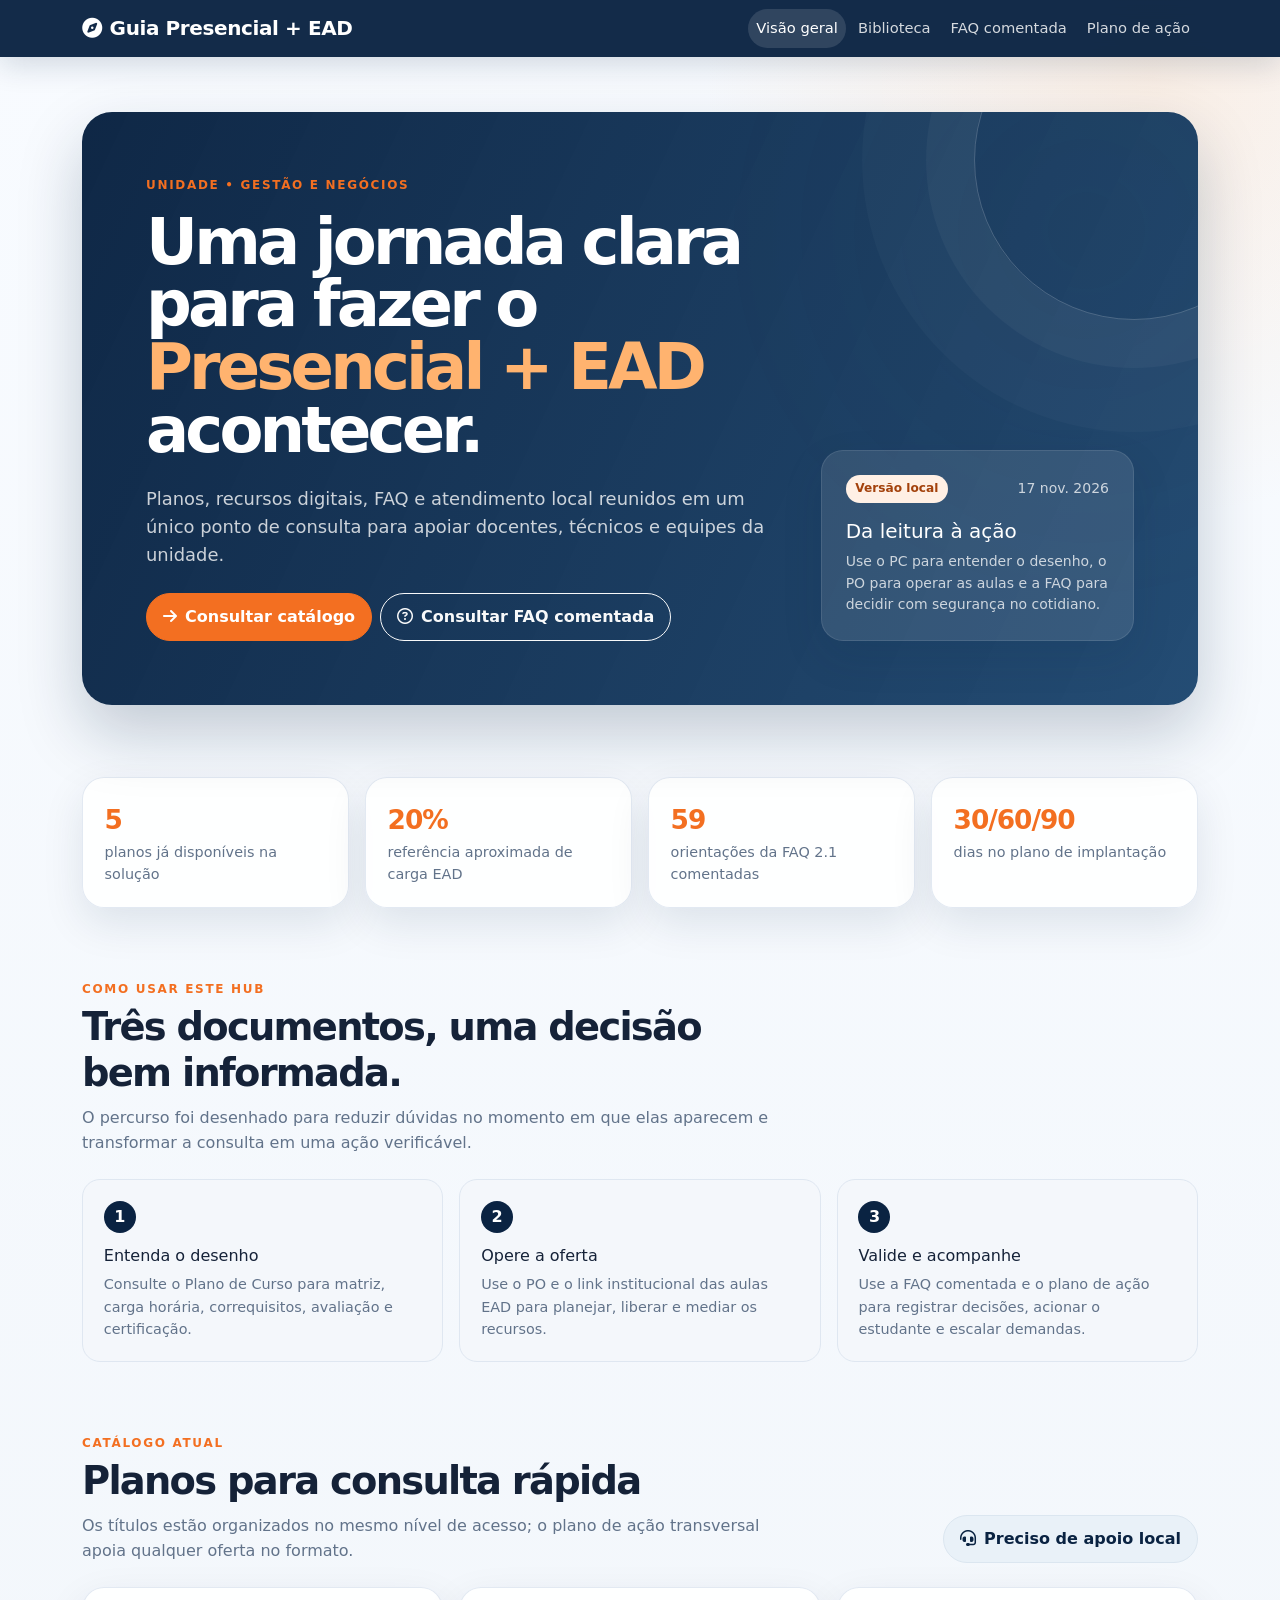
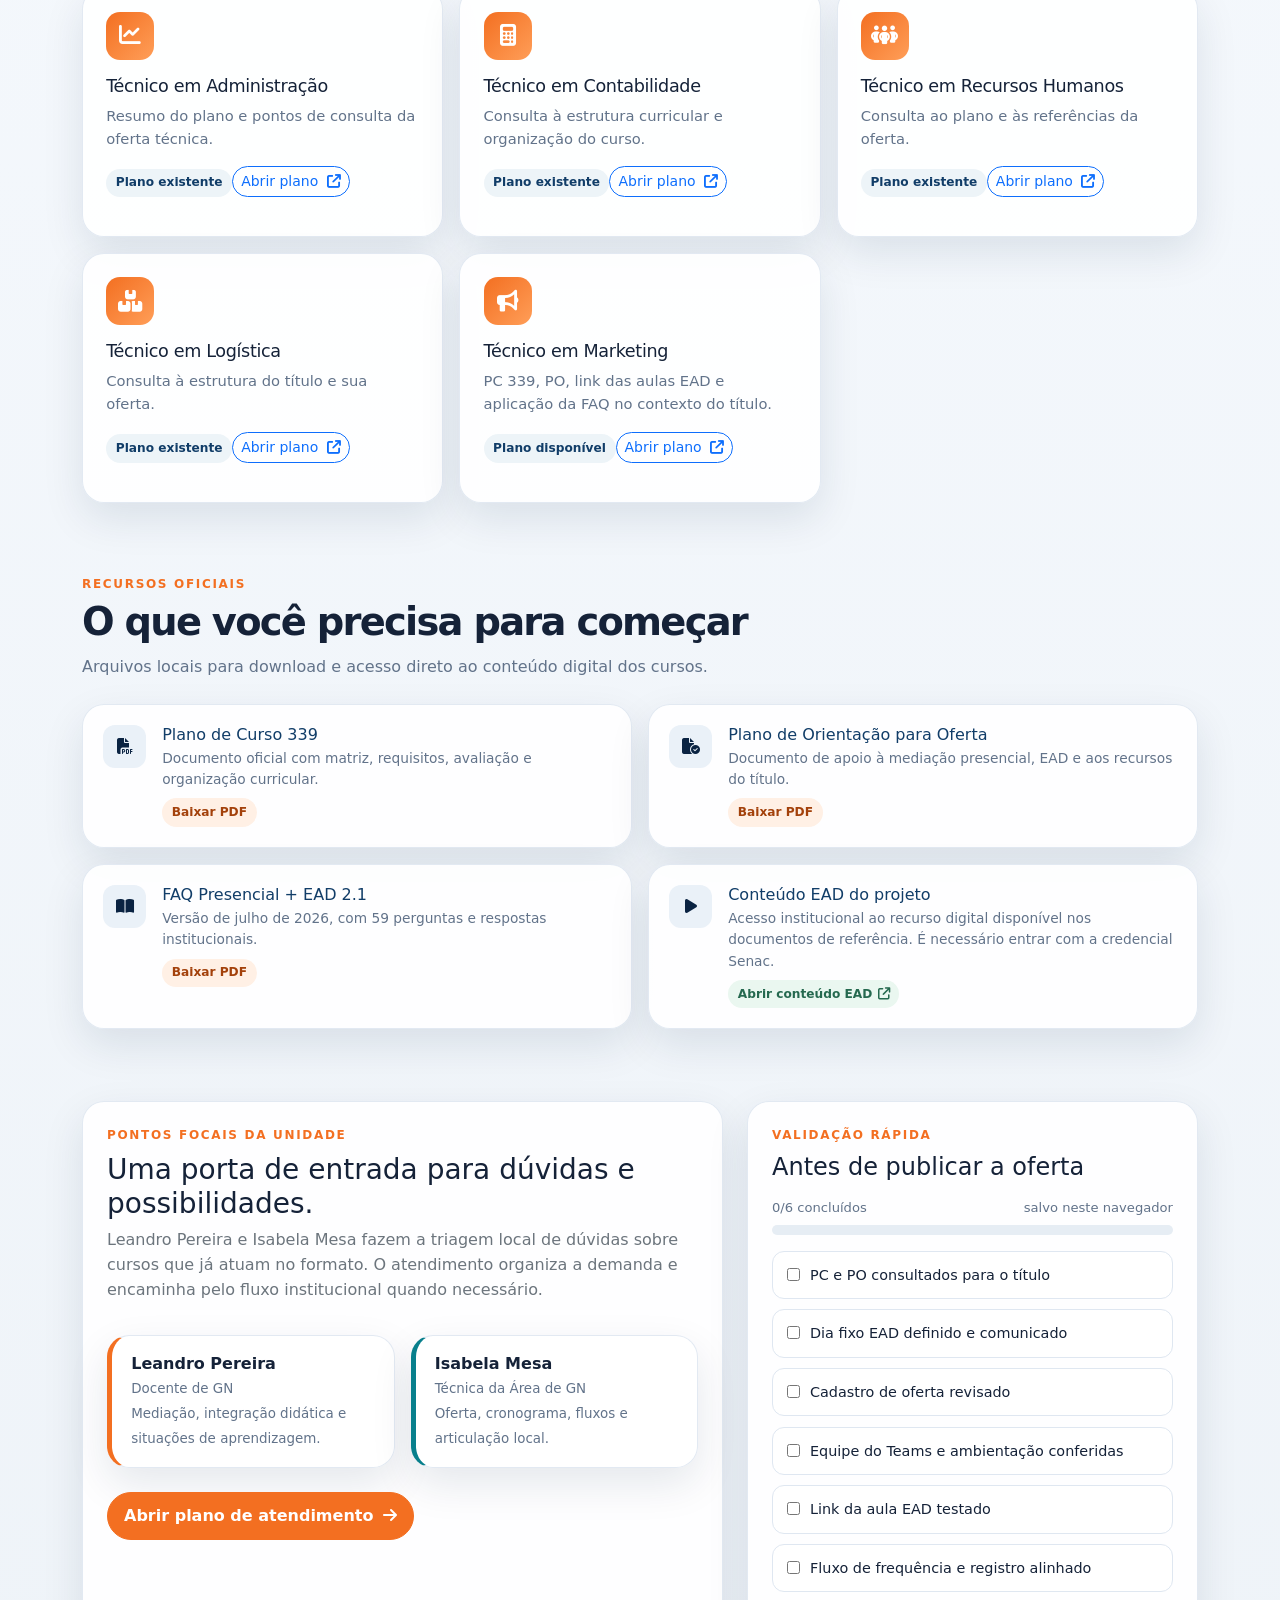
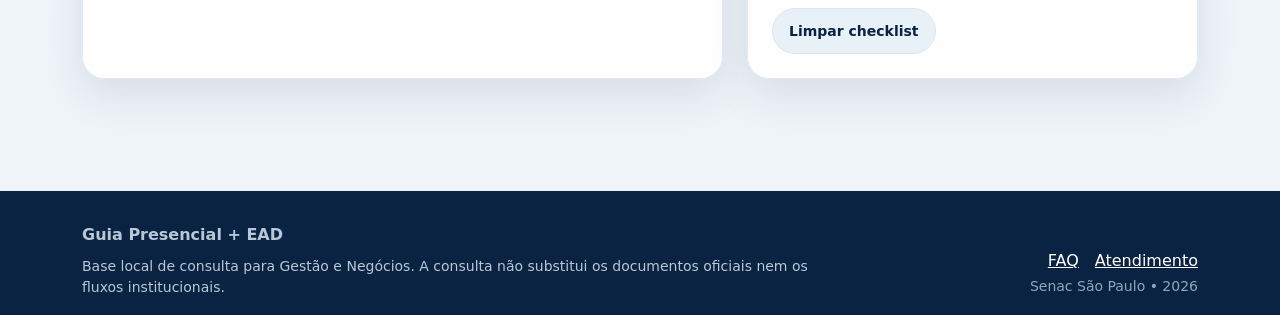
==== index.html @ b3b6fa57 "Add files via upload" ====
<!doctype html>
<html lang="pt-BR">
<head>
    <meta charset="utf-8">
    <meta name="viewport" content="width=device-width, initial-scale=1">
    <title>Presencial + EAD | Guia de implantação Senac</title>
    <meta name="description" content="Hub local para consultar planos de curso, recursos EAD, FAQ comentada e plano de atendimento do formato Presencial + EAD.">
    <link href="https://cdn.jsdelivr.net/npm/bootstrap@5.3.3/dist/css/bootstrap.min.css" rel="stylesheet">
    <link href="https://cdnjs.cloudflare.com/ajax/libs/font-awesome/6.5.2/css/all.min.css" rel="stylesheet">
    <link href="styles.css" rel="stylesheet">
</head>
<body>
    <nav class="navbar navbar-expand-lg navbar-dark top-nav fixed-top">
        <div class="container">
            <a class="navbar-brand" href="index.html"><i class="fa-solid fa-compass me-2"></i>Guia Presencial + EAD</a>
            <button class="navbar-toggler" type="button" data-bs-toggle="collapse" data-bs-target="#mainNav" aria-label="Abrir menu"><span class="navbar-toggler-icon"></span></button>
            <div class="collapse navbar-collapse" id="mainNav">
                <ul class="navbar-nav ms-auto align-items-lg-center gap-lg-1">
                    <li class="nav-item"><a class="nav-link active" href="index.html">Visão geral</a></li>
                    <li class="nav-item"><a class="nav-link" href="index.html#recursos">Biblioteca</a></li>
                    <li class="nav-item"><a class="nav-link" href="faq.html">FAQ comentada</a></li>
                    <li class="nav-item"><a class="nav-link" href="atendimento.html">Plano de ação</a></li>
                </ul>
            </div>
        </div>
    </nav>

    <main class="page-shell">
        <div class="container">
            <section class="hero">
                <div class="row align-items-end g-4">
                    <div class="col-lg-8">
                        <div class="eyebrow">Unidade • Gestão e Negócios</div>
                        <h1 class="mt-3">Uma jornada clara para fazer o <span class="hero-accent">Presencial + EAD</span> acontecer.</h1>
                        <p class="lead mt-4 mb-4">Planos, recursos digitais, FAQ e atendimento local reunidos em um único ponto de consulta para apoiar docentes, técnicos e equipes da unidade.</p>
                        <div class="d-flex flex-wrap gap-2">
                            <a class="btn btn-senac" href="#catalogo"><i class="fa-solid fa-arrow-right me-2"></i>Consultar catálogo</a>
                            <a class="btn btn-outline-light" href="faq.html"><i class="fa-regular fa-circle-question me-2"></i>Consultar FAQ comentada</a>
                        </div>
                    </div>
                    <div class="col-lg-4">
                        <div class="surface bg-white bg-opacity-10 border-white border-opacity-10 text-white">
                            <div class="d-flex justify-content-between align-items-center mb-3"><span class="chip chip-orange">Versão local</span><span class="small opacity-75">17 nov. 2026</span></div>
                            <h2 class="h5">Da leitura à ação</h2>
                            <p class="small opacity-75 mb-0">Use o PC para entender o desenho, o PO para operar as aulas e a FAQ para decidir com segurança no cotidiano.</p>
                        </div>
                    </div>
                </div>
            </section>

            <section class="section" aria-label="Indicadores do projeto">
                <div class="row g-3">
                    <div class="col-sm-6 col-lg-3"><div class="stat-card"><div class="stat-value">5</div><div class="stat-label">planos já disponíveis na solução</div></div></div>
                    <div class="col-sm-6 col-lg-3"><div class="stat-card"><div class="stat-value">20%</div><div class="stat-label">referência aproximada de carga EAD</div></div></div>
                    <div class="col-sm-6 col-lg-3"><div class="stat-card"><div class="stat-value">59</div><div class="stat-label">orientações da FAQ 2.1 comentadas</div></div></div>
                    <div class="col-sm-6 col-lg-3"><div class="stat-card"><div class="stat-value">30/60/90</div><div class="stat-label">dias no plano de implantação</div></div></div>
                </div>
            </section>

            <section class="section">
                <div class="section-title"><div class="eyebrow">Como usar este hub</div><h2>Três documentos, uma decisão bem informada.</h2><p>O percurso foi desenhado para reduzir dúvidas no momento em que elas aparecem e transformar a consulta em uma ação verificável.</p></div>
                <div class="step-grid">
                    <div class="step-card"><div class="step-number">1</div><h3>Entenda o desenho</h3><p>Consulte o Plano de Curso para matriz, carga horária, correquisitos, avaliação e certificação.</p></div>
                    <div class="step-card"><div class="step-number">2</div><h3>Opere a oferta</h3><p>Use o PO e o link institucional das aulas EAD para planejar, liberar e mediar os recursos.</p></div>
                    <div class="step-card"><div class="step-number">3</div><h3>Valide e acompanhe</h3><p>Use a FAQ comentada e o plano de ação para registrar decisões, acionar o estudante e escalar demandas.</p></div>
                </div>
            </section>

            <section class="section" id="catalogo">
                <div class="d-flex justify-content-between align-items-end gap-3 flex-wrap mb-4"><div class="section-title mb-0"><div class="eyebrow">Catálogo atual</div><h2>Planos para consulta rápida</h2><p>Os títulos estão organizados no mesmo nível de acesso; o plano de ação transversal apoia qualquer oferta no formato.</p></div><a class="btn btn-soft" href="atendimento.html"><i class="fa-solid fa-headset me-2"></i>Preciso de apoio local</a></div>
                <div class="row g-3">
                    <div class="col-md-6 col-xl-4"><article class="course-card"><div class="course-icon mb-3"><i class="fa-solid fa-chart-line"></i></div><h3>Técnico em Administração</h3><p>Resumo do plano e pontos de consulta da oferta técnica.</p><span class="chip mb-3">Plano existente</span><a class="btn btn-outline-primary btn-sm rounded-pill" href="Resumo%20ADM%20(Tec).html">Abrir plano <i class="fa-solid fa-arrow-up-right-from-square ms-1"></i></a></article></div>
                    <div class="col-md-6 col-xl-4"><article class="course-card"><div class="course-icon mb-3"><i class="fa-solid fa-calculator"></i></div><h3>Técnico em Contabilidade</h3><p>Consulta à estrutura curricular e organização do curso.</p><span class="chip mb-3">Plano existente</span><a class="btn btn-outline-primary btn-sm rounded-pill" href="334_PC_T%C3%A9cnico_Contabilidade%20-%20EAD.html">Abrir plano <i class="fa-solid fa-arrow-up-right-from-square ms-1"></i></a></article></div>
                    <div class="col-md-6 col-xl-4"><article class="course-card"><div class="course-icon mb-3"><i class="fa-solid fa-people-group"></i></div><h3>Técnico em Recursos Humanos</h3><p>Consulta ao plano e às referências da oferta.</p><span class="chip mb-3">Plano existente</span><a class="btn btn-outline-primary btn-sm rounded-pill" href="337_PC_T%C3%A9cnico_Recursos_Humanos%20-%20EAD.html">Abrir plano <i class="fa-solid fa-arrow-up-right-from-square ms-1"></i></a></article></div>
                    <div class="col-md-6 col-xl-4"><article class="course-card"><div class="course-icon mb-3"><i class="fa-solid fa-boxes-stacked"></i></div><h3>Técnico em Logística</h3><p>Consulta à estrutura do título e sua oferta.</p><span class="chip mb-3">Plano existente</span><a class="btn btn-outline-primary btn-sm rounded-pill" href="338_PC_T%C3%A9cnico_Logistica%20-%20EAD.html">Abrir plano <i class="fa-solid fa-arrow-up-right-from-square ms-1"></i></a></article></div>
                <div class="col-md-6 col-xl-4"><article class="course-card"><div class="course-icon mb-3"><i class="fa-solid fa-bullhorn"></i></div><h3>Técnico em Marketing</h3><p>PC 339, PO, link das aulas EAD e aplicação da FAQ no contexto do título.</p><span class="chip mb-3">Plano disponível</span><a class="btn btn-outline-primary btn-sm rounded-pill" href="339_PC_T%C3%A9cnico_Marketing%20-%20EAD.html">Abrir plano <i class="fa-solid fa-arrow-up-right-from-square ms-1"></i></a></article></div>
                </div>
            </section>

            <section class="section" id="recursos"><div class="section-title"><div class="eyebrow">Recursos oficiais</div><h2>O que você precisa para começar</h2><p>Arquivos locais para download e acesso direto ao conteúdo digital dos cursos.</p></div><div class="row g-3">
                <div class="col-md-6"><a class="resource-card text-decoration-none" href="339_PC_Marketing.pdf" download><span class="resource-icon"><i class="fa-solid fa-file-pdf"></i></span><span><h3>Plano de Curso 339</h3><p>Documento oficial com matriz, requisitos, avaliação e organização curricular.</p><span class="chip chip-orange mt-2">Baixar PDF</span></span></a></div>
                <div class="col-md-6"><a class="resource-card text-decoration-none" href="339_26_7_23_PO_Tecnico_Marketing.pdf" download><span class="resource-icon"><i class="fa-solid fa-file-circle-check"></i></span><span><h3>Plano de Orientação para Oferta</h3><p>Documento de apoio à mediação presencial, EAD e aos recursos do título.</p><span class="chip chip-orange mt-2">Baixar PDF</span></span></a></div>
                <div class="col-md-6"><a class="resource-card text-decoration-none" href="FAQ%20Presencial%2BEAD_2.1.pdf" download><span class="resource-icon"><i class="fa-solid fa-book-open"></i></span><span><h3>FAQ Presencial + EAD 2.1</h3><p>Versão de julho de 2026, com 59 perguntas e respostas institucionais.</p><span class="chip chip-orange mt-2">Baixar PDF</span></span></a></div>
                <div class="col-md-6"><a class="resource-card text-decoration-none" href="https://share.articulate.com/go_1VVdlu2Gt_DEBCGQrS" target="_blank" rel="noopener"><span class="resource-icon"><i class="fa-solid fa-play"></i></span><span><h3>Conteúdo EAD do projeto</h3><p>Acesso institucional ao recurso digital disponível nos documentos de referência. É necessário entrar com a credencial Senac.</p><span class="chip chip-green mt-2">Abrir conteúdo EAD <i class="fa-solid fa-arrow-up-right-from-square"></i></span></span></a></div>
            </div></section>

            <section class="section"><div class="row g-4 align-items-stretch">
                <div class="col-lg-7"><div class="surface h-100"><div class="eyebrow">Pontos focais da unidade</div><h2 class="h3 mt-2">Uma porta de entrada para dúvidas e possibilidades.</h2><p class="text-secondary">Leandro Pereira e Isabela Mesa fazem a triagem local de dúvidas sobre cursos que já atuam no formato. O atendimento organiza a demanda e encaminha pelo fluxo institucional quando necessário.</p><div class="row g-3 mt-2"><div class="col-sm-6"><div class="callout"><strong>Leandro Pereira</strong><br><span class="mini-note">Docente de GN<br>Mediação, integração didática e situações de aprendizagem.</span></div></div><div class="col-sm-6"><div class="callout callout-blue"><strong>Isabela Mesa</strong><br><span class="mini-note">Técnica da Área de GN<br>Oferta, cronograma, fluxos e articulação local.</span></div></div></div><a class="btn btn-senac mt-4" href="atendimento.html">Abrir plano de atendimento <i class="fa-solid fa-arrow-right ms-1"></i></a></div></div>
                <div class="col-lg-5"><div class="surface h-100"><div class="eyebrow">Validação rápida</div><h2 class="h4 mt-2">Antes de publicar a oferta</h2><div class="progress-label mt-3"><span data-checklist-progress="implantacao">0/6 concluídos</span><span>salvo neste navegador</span></div><div class="metric-bar mb-3"><span data-checklist-bar="implantacao" style="width:0"></span></div><ul class="checklist" data-checklist="implantacao"><li><label><input type="checkbox"><span>PC e PO consultados para o título</span></label></li><li><label><input type="checkbox"><span>Dia fixo EAD definido e comunicado</span></label></li><li><label><input type="checkbox"><span>Cadastro de oferta revisado</span></label></li><li><label><input type="checkbox"><span>Equipe do Teams e ambientação conferidas</span></label></li><li><label><input type="checkbox"><span>Link da aula EAD testado</span></label></li><li><label><input type="checkbox"><span>Fluxo de frequência e registro alinhado</span></label></li></ul><button class="btn btn-sm btn-soft" data-checklist-reset="implantacao">Limpar checklist</button></div></div>
            </div></section>
        </div>
    </main>
    <footer class="footer"><div class="container"><div class="row g-3 align-items-end"><div class="col-md-8"><strong>Guia Presencial + EAD</strong><p class="mb-0 mt-2 small">Base local de consulta para Gestão e Negócios. A consulta não substitui os documentos oficiais nem os fluxos institucionais.</p></div><div class="col-md-4 text-md-end"><a href="faq.html" class="me-3">FAQ</a><a href="atendimento.html">Atendimento</a><br><small>Senac São Paulo • 2026</small></div></div></div></footer>
    <script src="https://cdn.jsdelivr.net/npm/bootstrap@5.3.3/dist/js/bootstrap.bundle.min.js"></script><script src="app.js"></script>
</body>
</html>
---- styles.css ----
:root {
    --navy: #0a2342;
    --navy-2: #113d68;
    --orange: #f36f21;
    --orange-light: #ffb36f;
    --ink: #152238;
    --muted: #62738a;
    --line: #dfe7f1;
    --surface: #ffffff;
    --surface-2: #f4f7fb;
    --teal: #087f8c;
    --green: #2f8f6b;
    --shadow: 0 16px 42px rgba(10, 35, 66, .10);
}

* { box-sizing: border-box; }

html { scroll-behavior: smooth; }

body {
    margin: 0;
    color: var(--ink);
    background:
        radial-gradient(circle at 90% 2%, rgba(255, 179, 111, .18), transparent 28rem),
        linear-gradient(180deg, #f8fbff 0%, #eef3f8 100%);
    font-family: Inter, ui-sans-serif, system-ui, -apple-system, BlinkMacSystemFont, "Segoe UI", sans-serif;
    line-height: 1.55;
}

a { color: var(--navy-2); }
a:hover { color: var(--orange); }

.top-nav {
    background: rgba(10, 35, 66, .96);
    box-shadow: 0 8px 30px rgba(10, 35, 66, .16);
    backdrop-filter: blur(16px);
}

.top-nav .navbar-brand { font-weight: 800; letter-spacing: -.02em; }
.top-nav .nav-link {
    color: rgba(255,255,255,.82);
    border-radius: 999px;
    padding: .48rem .72rem;
    font-size: .92rem;
}
.top-nav .nav-link:hover, .top-nav .nav-link.active { color: #fff; background: rgba(255,255,255,.12); }

.page-shell { padding: 7rem 0 3rem; }
.eyebrow {
    color: var(--orange);
    font-size: .75rem;
    font-weight: 800;
    letter-spacing: .14em;
    text-transform: uppercase;
}

.hero {
    position: relative;
    overflow: hidden;
    color: #fff;
    border-radius: 30px;
    padding: clamp(2rem, 5vw, 4.8rem);
    background:
        linear-gradient(115deg, rgba(10,35,66,.98), rgba(17,61,104,.92)),
        radial-gradient(circle at 90% 20%, rgba(255,179,111,.45), transparent 24rem);
    box-shadow: 0 28px 64px rgba(10, 35, 66, .22);
}
.hero::after {
    content: "";
    position: absolute;
    width: 20rem; height: 20rem;
    right: -6rem; top: -7rem;
    border: 1px solid rgba(255,255,255,.2);
    border-radius: 50%;
    box-shadow: 0 0 0 3rem rgba(255,255,255,.035), 0 0 0 7rem rgba(255,255,255,.025);
}
.hero > * { position: relative; z-index: 1; }
.hero h1 { max-width: 820px; font-size: clamp(2.3rem, 5vw, 4.7rem); line-height: .98; letter-spacing: -.06em; font-weight: 850; }
.hero .lead { max-width: 720px; color: rgba(255,255,255,.78); font-size: 1.12rem; }
.hero-accent { color: var(--orange-light); }

.btn-senac, .btn-outline-light, .btn-soft {
    border-radius: 999px;
    padding: .7rem 1rem;
    font-weight: 750;
}
.btn-senac { color: #fff; background: var(--orange); border: 1px solid var(--orange); }
.btn-senac:hover { color: #fff; background: #d9580e; border-color: #d9580e; transform: translateY(-1px); }
.btn-soft { color: var(--navy); background: #e9f1f8; border: 1px solid #dbe6f0; }
.btn-soft:hover { color: var(--navy); background: #dceaf5; }
.btn-soft.active { color: #fff; background: var(--navy); border-color: var(--navy); }

.section { margin-top: 4.5rem; }
.section-title { max-width: 700px; margin-bottom: 1.5rem; }
.section-title h2 { margin: .35rem 0 .6rem; font-size: clamp(1.7rem, 3vw, 2.7rem); letter-spacing: -.045em; font-weight: 820; }
.section-title p { color: var(--muted); margin: 0; }

.surface, .stat-card, .course-card, .resource-card, .timeline-card, .callout, .faq-shell, .table-shell {
    background: rgba(255,255,255,.9);
    border: 1px solid rgba(223,231,241,.9);
    border-radius: 22px;
    box-shadow: var(--shadow);
}
.surface { padding: 1.5rem; }
.stat-card { height: 100%; padding: 1.35rem; }
.stat-card .stat-value { color: var(--orange); font-size: 1.65rem; font-weight: 850; letter-spacing: -.04em; }
.stat-card .stat-label { color: var(--muted); font-size: .9rem; }

.course-card { height: 100%; padding: 1.45rem; transition: .25s ease; }
.course-card:hover, .resource-card:hover { transform: translateY(-5px); box-shadow: 0 22px 48px rgba(10,35,66,.14); }
.course-icon { display: grid; width: 3rem; height: 3rem; place-items: center; border-radius: 14px; color: #fff; background: linear-gradient(135deg, var(--orange), #ff9e58); font-size: 1.35rem; }
.course-card h3 { font-size: 1.1rem; letter-spacing: -.02em; }
.course-card p { color: var(--muted); font-size: .92rem; }
.chip { display: inline-flex; align-items: center; gap: .35rem; padding: .3rem .6rem; border-radius: 999px; background: #edf4f8; color: var(--navy-2); font-size: .76rem; font-weight: 800; }
.chip-orange { color: #a3410b; background: #fff0e5; }
.chip-green { color: #25694f; background: #eaf7f0; }

.step-grid { display: grid; grid-template-columns: repeat(3, 1fr); gap: 1rem; }
.step-card { position: relative; padding: 1.3rem; border-radius: 18px; background: var(--surface-2); border: 1px solid var(--line); }
.step-number { display: grid; width: 2rem; height: 2rem; place-items: center; margin-bottom: .8rem; border-radius: 50%; background: var(--navy); color: #fff; font-weight: 800; }
.step-card h3 { font-size: 1rem; }
.step-card p { color: var(--muted); font-size: .9rem; margin-bottom: 0; }

.metric-bar { height: 10px; background: #e6edf4; border-radius: 99px; overflow: hidden; }
.metric-bar > span { display: block; height: 100%; background: linear-gradient(90deg, var(--orange), #ffb36f); border-radius: inherit; }
.mini-note { color: var(--muted); font-size: .84rem; }
.template-box { padding: .9rem 1rem; color: var(--navy); background: rgba(255,255,255,.78); border: 1px dashed #d6e2ed; border-radius: 12px; font-family: ui-monospace, SFMono-Regular, Menlo, Consolas, monospace; font-size: .78rem; line-height: 1.65; white-space: normal; }

.resource-card { display: flex; align-items: flex-start; gap: 1rem; height: 100%; padding: 1.25rem; }
.resource-card .resource-icon { flex: 0 0 auto; display: grid; width: 2.7rem; height: 2.7rem; place-items: center; border-radius: 12px; color: var(--navy); background: #eaf1f8; }
.resource-card h3 { margin: 0 0 .25rem; font-size: 1rem; }
.resource-card p { margin: 0; color: var(--muted); font-size: .86rem; }
.resource-card.border-0 { color: inherit; cursor: pointer; }
.resource-card.border-0:hover { background: #f7fbff; }
.demand-form-label { display: block; margin-bottom: .3rem; color: var(--navy); font-size: .76rem; font-weight: 800; }

.callout { border-left: 5px solid var(--orange); padding: 1rem 1.2rem; }
.callout-blue { border-left-color: var(--teal); }
.callout-green { border-left-color: var(--green); }

.page-header { display: flex; align-items: flex-end; justify-content: space-between; gap: 1rem; flex-wrap: wrap; margin-bottom: 2rem; }
.page-header h1 { margin: .35rem 0; font-size: clamp(2rem, 4vw, 3.5rem); letter-spacing: -.055em; font-weight: 850; }
.page-header p { max-width: 760px; color: var(--muted); margin: 0; }
.sticky-tools { position: sticky; top: 5rem; z-index: 5; }

.table-shell { overflow: hidden; }
.table-shell .table { margin: 0; }
.table-shell th { color: #fff; background: var(--navy); border: 0; font-size: .78rem; text-transform: uppercase; letter-spacing: .06em; }
.table-shell td { vertical-align: middle; border-color: #edf1f5; }
.table-shell tr:last-child td { border-bottom: 0; }

.accordion .faq-item { border: 1px solid var(--line); border-radius: 16px !important; margin-bottom: .7rem; overflow: hidden; background: #fff; }
.faq-item summary { list-style: none; cursor: pointer; padding: 1.05rem 1.2rem; font-weight: 800; }
.faq-item summary::-webkit-details-marker { display: none; }
.faq-item summary::after { content: "+"; float: right; color: var(--orange); font-size: 1.25rem; }
.faq-item[open] summary::after { content: "–"; }
.faq-body { border-top: 1px solid var(--line); padding: 1rem 1.2rem 1.2rem; }
.faq-body .answer { color: var(--ink); }
.faq-body .comment { padding: .85rem 1rem; margin-top: .8rem; border-radius: 12px; background: #fff6ee; color: #71340f; font-size: .92rem; }
.faq-number { color: var(--orange); font-size: .82rem; margin-right: .45rem; }
.faq-controls { padding: 1rem; border-radius: 16px; background: var(--surface-2); border: 1px solid var(--line); }

.timeline { position: relative; display: grid; gap: 1rem; }
.timeline::before { content: ""; position: absolute; left: 1.25rem; top: 1rem; bottom: 1rem; width: 2px; background: #dce6ee; }
.timeline-card { position: relative; margin-left: 2.6rem; padding: 1.25rem; }
.timeline-card::before { content: ""; position: absolute; left: -2.05rem; top: 1.25rem; width: 1rem; height: 1rem; border-radius: 50%; border: 3px solid #fff; background: var(--orange); box-shadow: 0 0 0 2px var(--orange); }
.timeline-card h3 { font-size: 1rem; }
.timeline-card p { color: var(--muted); font-size: .9rem; margin-bottom: .55rem; }

.checklist { display: grid; gap: .65rem; padding-left: 0; list-style: none; }
.checklist label { display: flex; align-items: flex-start; gap: .65rem; padding: .75rem .85rem; border: 1px solid var(--line); border-radius: 12px; background: #fff; cursor: pointer; font-size: .9rem; }
.checklist input { accent-color: var(--orange); margin-top: .25rem; }
.checklist input:checked + span { color: var(--muted); text-decoration: line-through; }

.progress-label { display: flex; justify-content: space-between; gap: 1rem; font-size: .82rem; color: var(--muted); margin-bottom: .4rem; }
.demand-table td, .demand-table th { font-size: .82rem; }
.demand-table .status { font-weight: 750; }
.status-open { color: #9c5300; }
.status-progress { color: var(--teal); }
.status-done { color: var(--green); }

.footer { margin-top: 4rem; padding: 2rem 0 1rem; color: #b9c8d7; background: var(--navy); }
.footer a { color: #fff; }
.footer small { color: #90a6ba; }

.modal-content { border: 0; border-radius: 22px; overflow: hidden; }
.modal-header { color: #fff; background: var(--navy); border: 0; }

@media (max-width: 767px) {
    .page-shell { padding-top: 6rem; }
    .hero { border-radius: 22px; }
    .step-grid { grid-template-columns: 1fr; }
    .sticky-tools { position: static; }
    .table-shell { overflow-x: auto; }
}

@media (prefers-reduced-motion: reduce) {
    *, *::before, *::after { scroll-behavior: auto !important; transition: none !important; animation: none !important; }
}
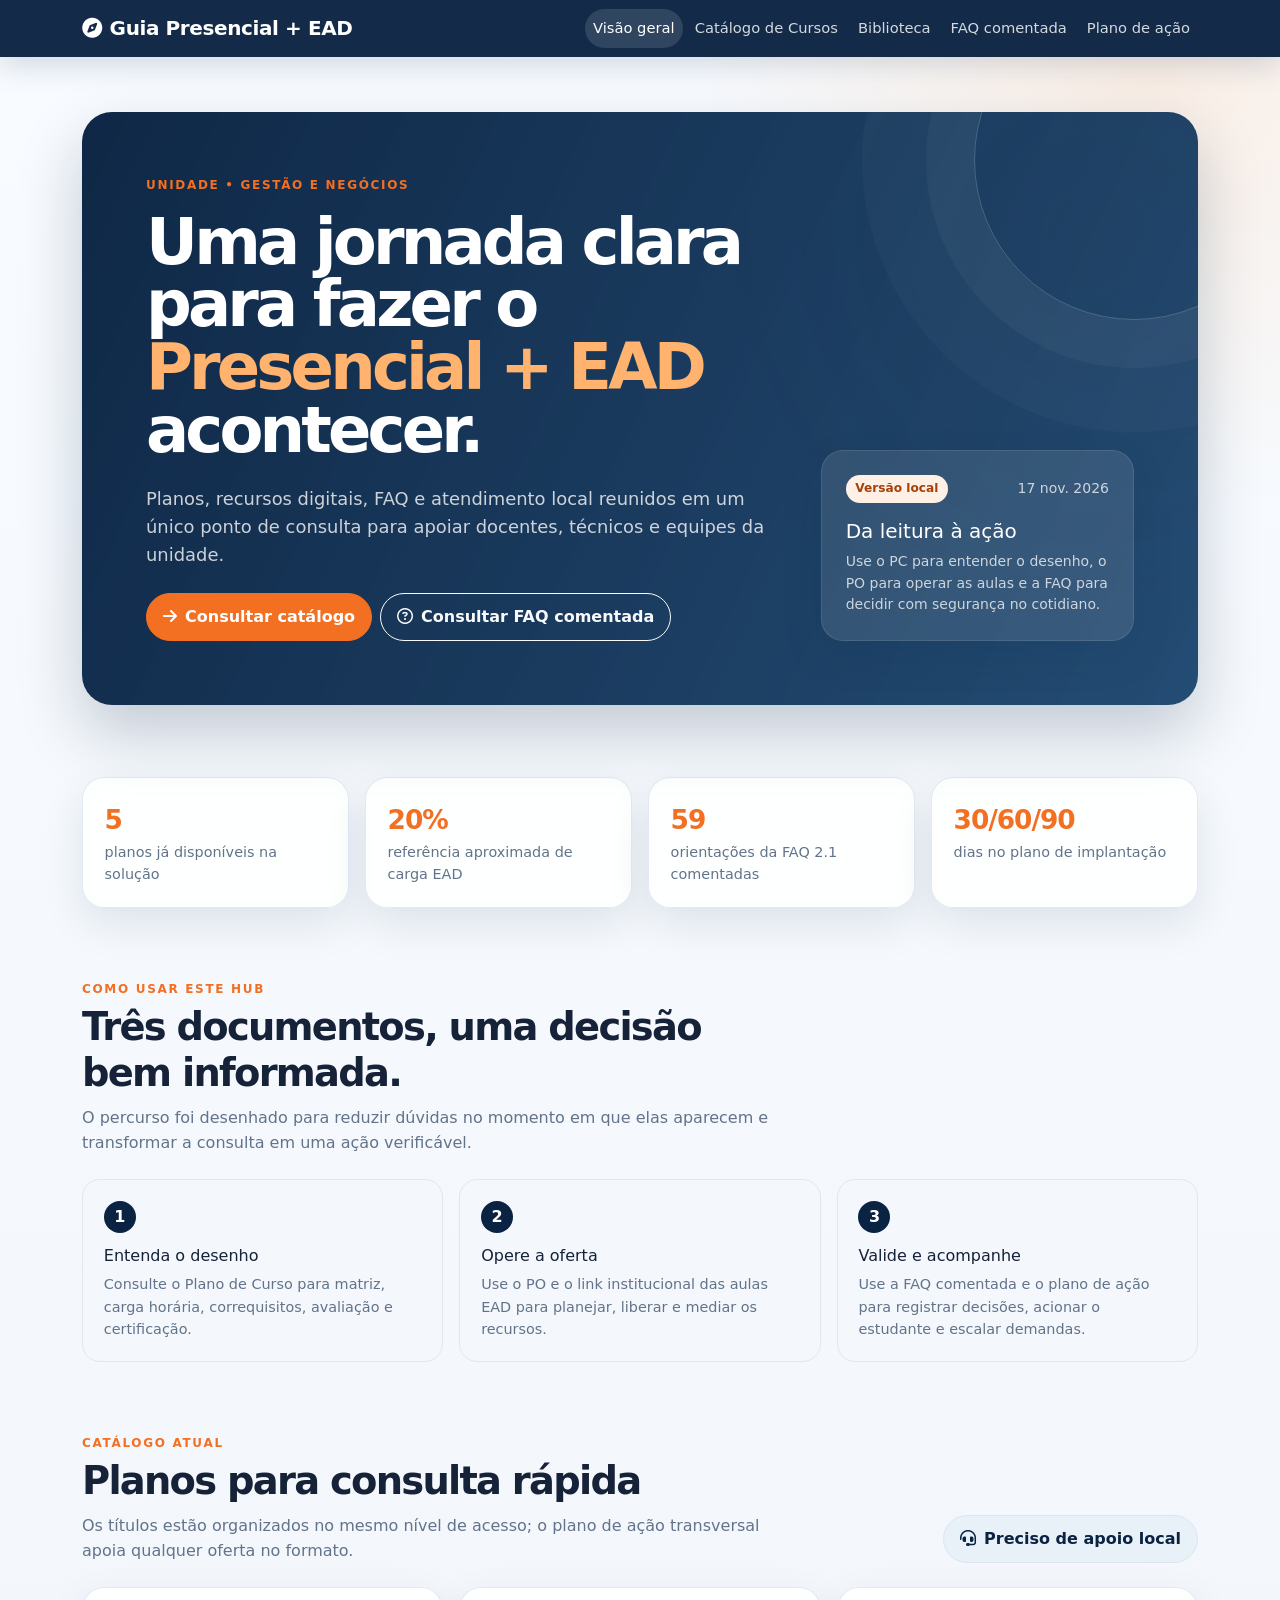
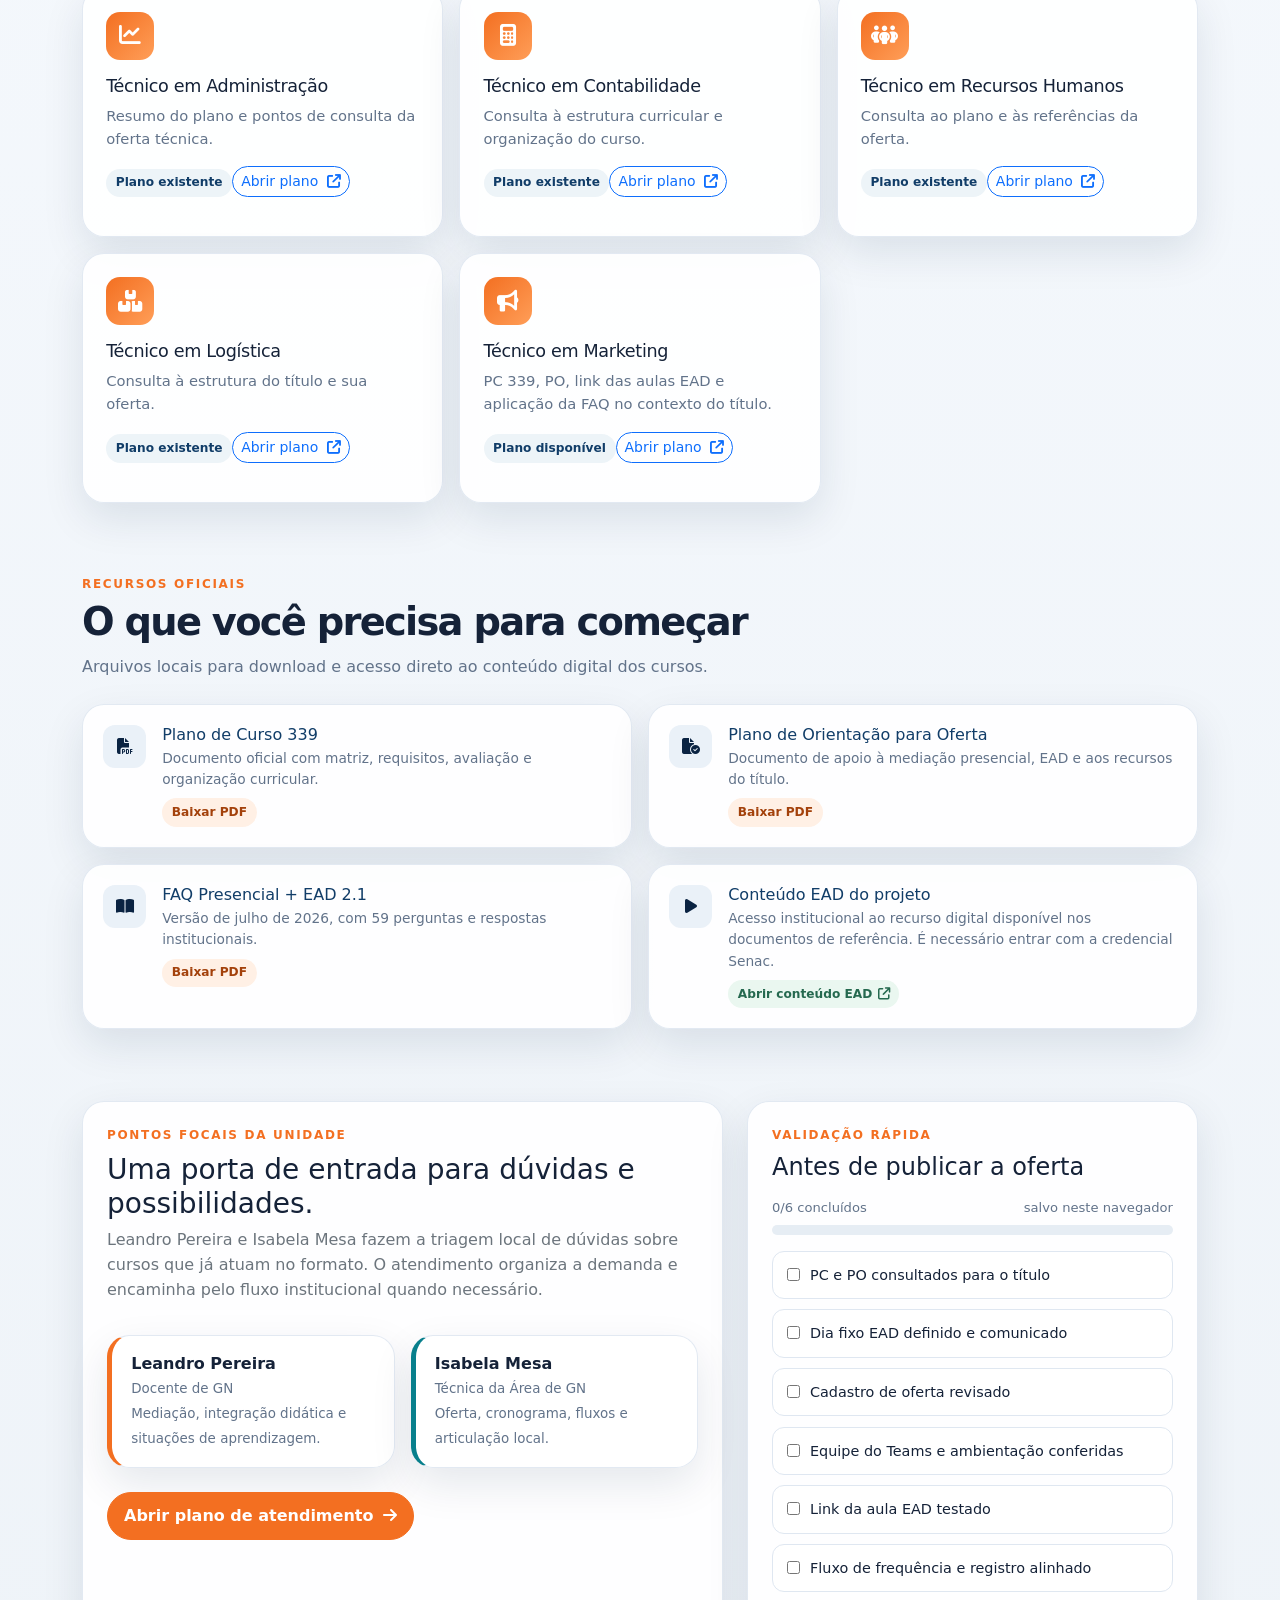
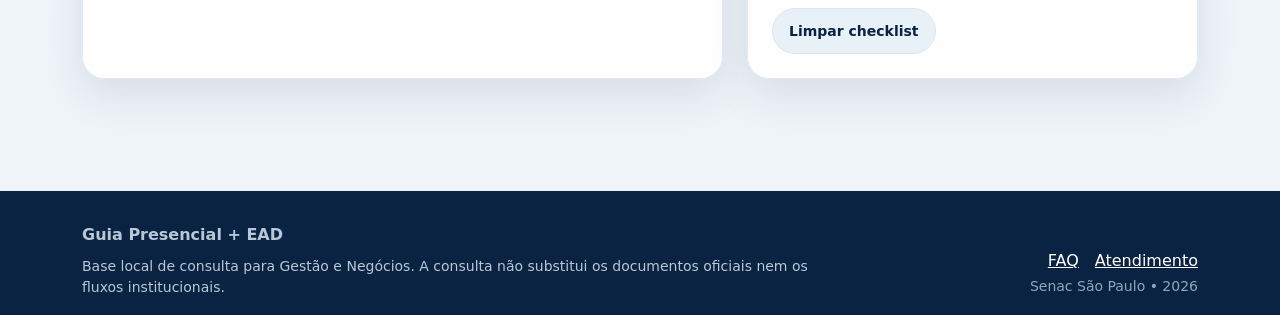
==== commit 57116c30: "Add files via upload" ====
--- a/index.html
+++ b/index.html
@@ -17,6 +17,7 @@
             <div class="collapse navbar-collapse" id="mainNav">
                 <ul class="navbar-nav ms-auto align-items-lg-center gap-lg-1">
                     <li class="nav-item"><a class="nav-link active" href="index.html">Visão geral</a></li>
+                    <li class="nav-item"><a class="nav-link" href="index.html#catalogo">Catálogo de Cursos</a></li>
                     <li class="nav-item"><a class="nav-link" href="index.html#recursos">Biblioteca</a></li>
                     <li class="nav-item"><a class="nav-link" href="faq.html">FAQ comentada</a></li>
                     <li class="nav-item"><a class="nav-link" href="atendimento.html">Plano de ação</a></li>
--- a/styles.css
+++ b/styles.css
@@ -186,12 +186,123 @@
 .modal-content { border: 0; border-radius: 22px; overflow: hidden; }
 .modal-header { color: #fff; background: var(--navy); border: 0; }
 
+.flow-shell {
+    position: relative;
+    overflow: hidden;
+    padding: clamp(1.25rem, 3vw, 2rem);
+    border: 1px solid var(--line);
+    border-radius: 24px;
+    background:
+        radial-gradient(circle at 5% 0%, rgba(255,179,111,.2), transparent 18rem),
+        linear-gradient(135deg, #fff 0%, #f5f9fc 100%);
+    box-shadow: var(--shadow);
+}
+.flow-shell::before {
+    content: "";
+    position: absolute;
+    inset: 0;
+    pointer-events: none;
+    background: linear-gradient(90deg, transparent 0 49.8%, rgba(8,127,140,.04) 50%, transparent 50.2%);
+}
+.flow-rail {
+    position: relative;
+    z-index: 1;
+    display: grid;
+    grid-template-columns: repeat(7, minmax(0, 1fr));
+    gap: 1rem;
+    align-items: stretch;
+}
+.flow-node {
+    position: relative;
+    min-width: 0;
+    padding: 1rem;
+    border: 1px solid var(--line);
+    border-radius: 18px;
+    background: rgba(255,255,255,.96);
+    box-shadow: 0 10px 26px rgba(10,35,66,.08);
+}
+.flow-node:not(:last-child)::after {
+    content: "→";
+    position: absolute;
+    z-index: 2;
+    top: 1.65rem;
+    right: -1rem;
+    color: var(--orange);
+    font-size: 1.35rem;
+    font-weight: 900;
+    line-height: 1;
+}
+.flow-node.flow-orange { border-top: 4px solid var(--orange); }
+.flow-node.flow-blue { border-top: 4px solid var(--teal); }
+.flow-node.flow-green { border-top: 4px solid var(--green); }
+.flow-number {
+    display: grid;
+    width: 2rem;
+    height: 2rem;
+    place-items: center;
+    margin-bottom: .8rem;
+    border-radius: 50%;
+    color: #fff;
+    background: var(--navy);
+    font-size: .78rem;
+    font-weight: 850;
+}
+.flow-node.flow-orange .flow-number { background: var(--orange); }
+.flow-node.flow-blue .flow-number { background: var(--teal); }
+.flow-node.flow-green .flow-number { background: var(--green); }
+.flow-node h3 { margin: 0 0 .4rem; font-size: 1rem; letter-spacing: -.02em; }
+.flow-node p { min-height: 5.1rem; margin: 0; color: var(--muted); font-size: .82rem; line-height: 1.45; }
+.flow-node .chip { margin-top: .8rem; font-size: .68rem; }
+.flow-caption {
+    position: relative;
+    z-index: 1;
+    display: flex;
+    flex-wrap: wrap;
+    gap: .55rem 1rem;
+    align-items: center;
+    margin-top: 1.2rem;
+    padding-top: 1rem;
+    border-top: 1px dashed #cddbe6;
+    color: var(--muted);
+    font-size: .82rem;
+}
+.flow-caption strong { color: var(--navy); }
+.flow-caption .flow-arrow { color: var(--orange); font-weight: 900; }
+.flow-layers {
+    position: relative;
+    z-index: 1;
+    display: grid;
+    grid-template-columns: repeat(3, 1fr);
+    gap: .75rem;
+    margin-top: 1rem;
+}
+.flow-layer {
+    padding: .85rem 1rem;
+    border: 1px solid var(--line);
+    border-radius: 14px;
+    background: rgba(255,255,255,.72);
+}
+.flow-layer strong { display: block; margin-bottom: .25rem; color: var(--navy); font-size: .84rem; }
+.flow-layer span { color: var(--muted); font-size: .78rem; }
+
 @media (max-width: 767px) {
     .page-shell { padding-top: 6rem; }
     .hero { border-radius: 22px; }
     .step-grid { grid-template-columns: 1fr; }
     .sticky-tools { position: static; }
     .table-shell { overflow-x: auto; }
+    .flow-rail { grid-template-columns: 1fr; gap: .75rem; }
+    .flow-node:not(:last-child)::after { content: "↓"; top: auto; right: 50%; bottom: -.85rem; transform: translateX(50%); }
+    .flow-node p { min-height: 0; }
+    .flow-layers { grid-template-columns: 1fr; }
+}
+
+@media (min-width: 768px) and (max-width: 1199px) {
+    .flow-rail { grid-template-columns: repeat(4, minmax(0, 1fr)); }
+    .flow-node:nth-child(4)::after { content: "↓"; top: auto; right: 50%; bottom: -.85rem; transform: translateX(50%); }
+    .flow-node:nth-child(4) { margin-bottom: .75rem; }
+    .flow-node:nth-child(4)::before { content: ""; position: absolute; left: 50%; right: -1rem; bottom: -.45rem; border-bottom: 0; }
+    .flow-node:nth-child(5)::after { content: "←"; left: -1rem; right: auto; }
 }
 
 @media (prefers-reduced-motion: reduce) {
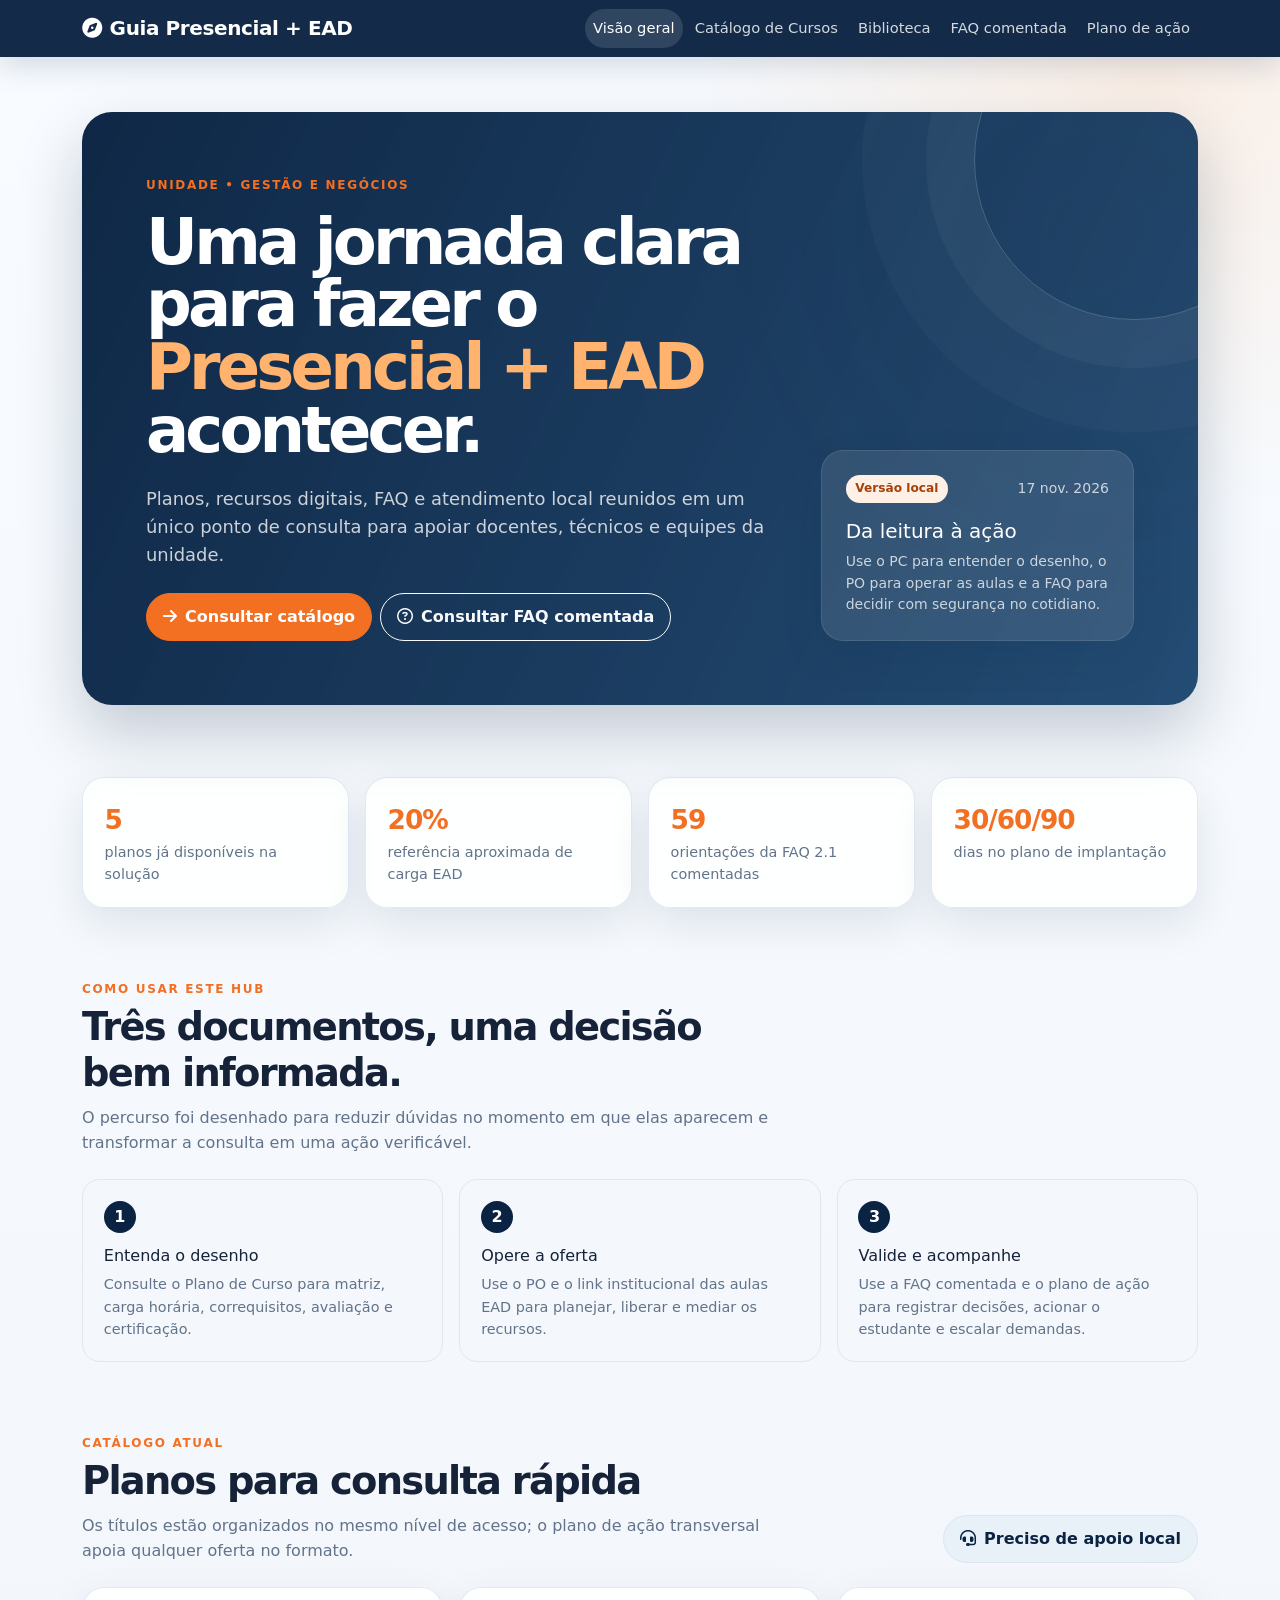
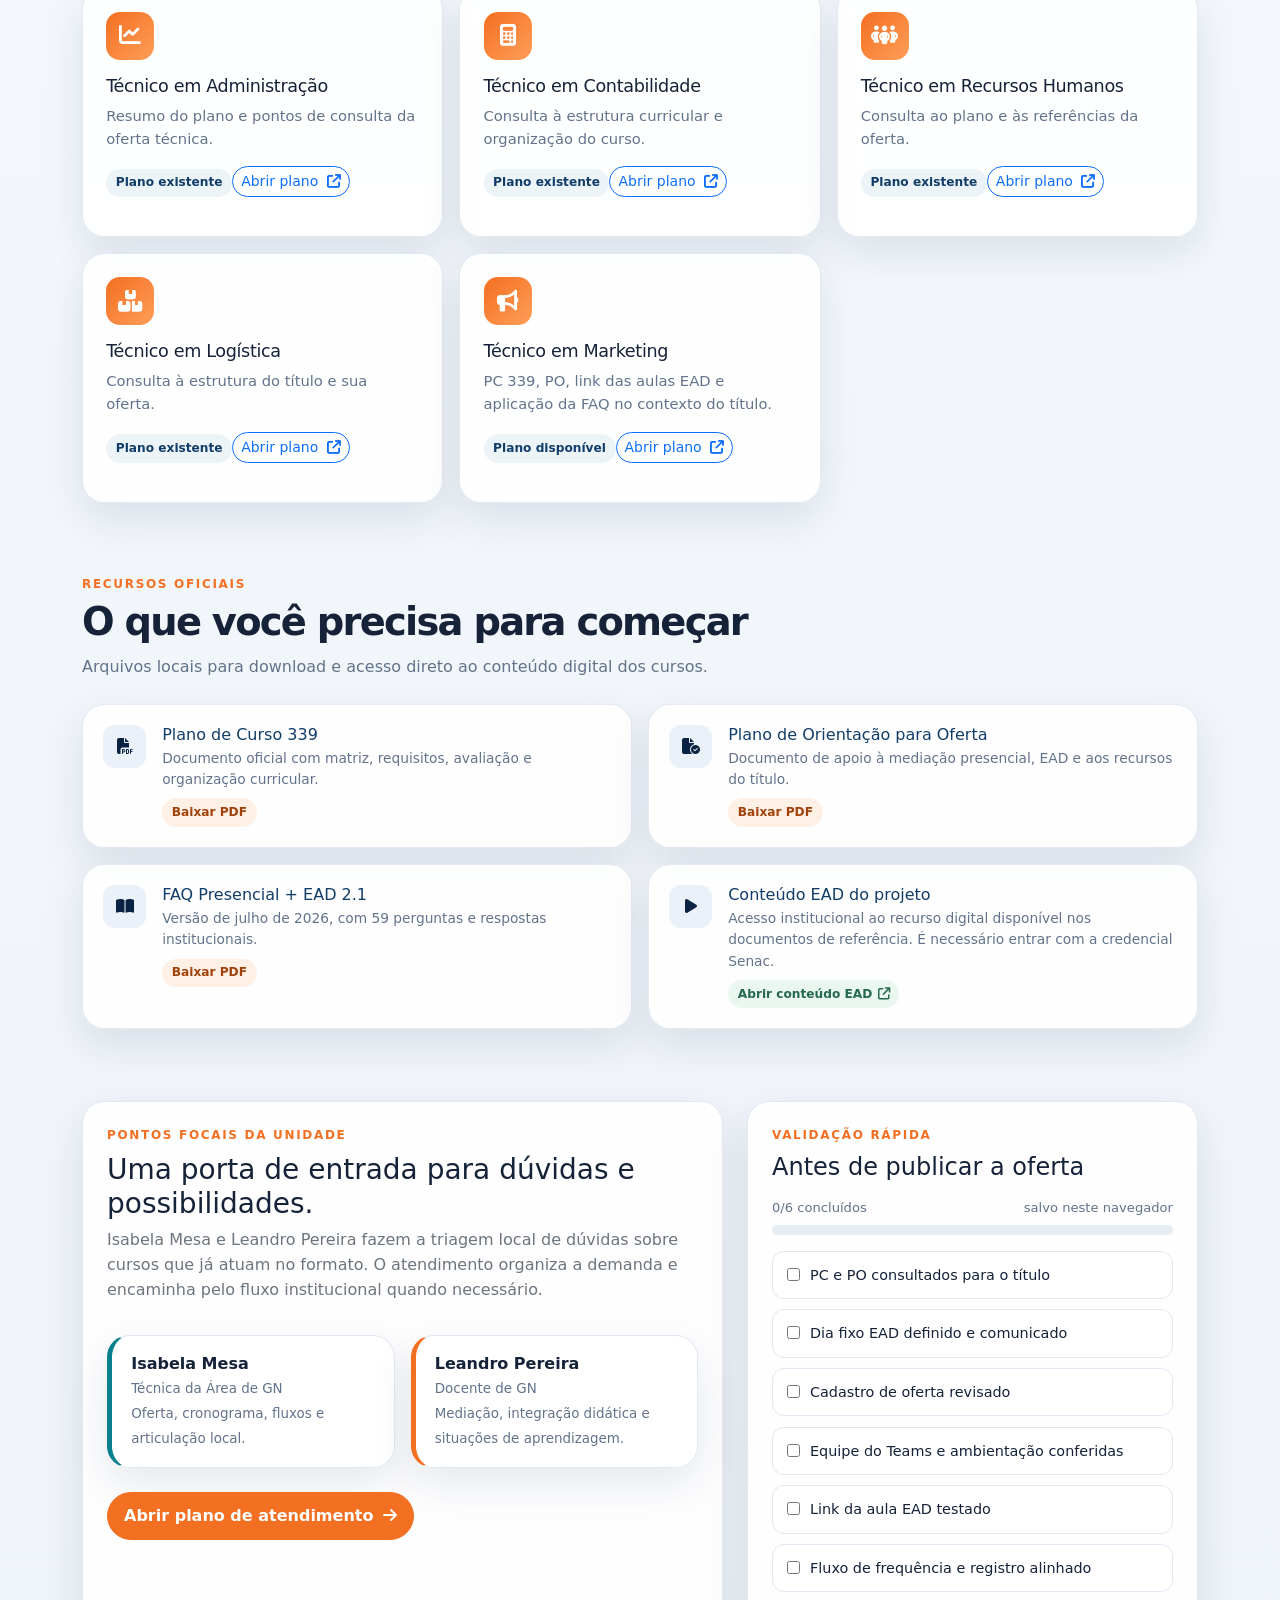
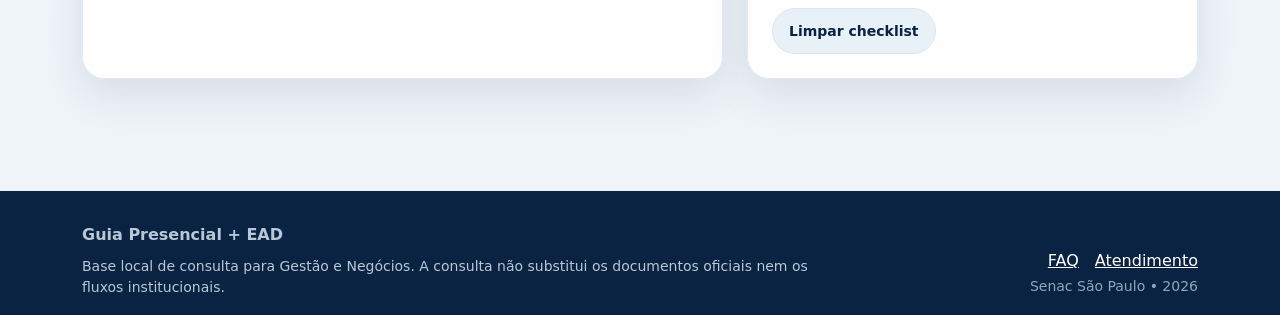
==== commit 4e35da84: "Add files via upload" ====
--- a/index.html
+++ b/index.html
@@ -86,7 +86,7 @@
             </div></section>
 
             <section class="section"><div class="row g-4 align-items-stretch">
-                <div class="col-lg-7"><div class="surface h-100"><div class="eyebrow">Pontos focais da unidade</div><h2 class="h3 mt-2">Uma porta de entrada para dúvidas e possibilidades.</h2><p class="text-secondary">Leandro Pereira e Isabela Mesa fazem a triagem local de dúvidas sobre cursos que já atuam no formato. O atendimento organiza a demanda e encaminha pelo fluxo institucional quando necessário.</p><div class="row g-3 mt-2"><div class="col-sm-6"><div class="callout"><strong>Leandro Pereira</strong><br><span class="mini-note">Docente de GN<br>Mediação, integração didática e situações de aprendizagem.</span></div></div><div class="col-sm-6"><div class="callout callout-blue"><strong>Isabela Mesa</strong><br><span class="mini-note">Técnica da Área de GN<br>Oferta, cronograma, fluxos e articulação local.</span></div></div></div><a class="btn btn-senac mt-4" href="atendimento.html">Abrir plano de atendimento <i class="fa-solid fa-arrow-right ms-1"></i></a></div></div>
+                <div class="col-lg-7"><div class="surface h-100"><div class="eyebrow">Pontos focais da unidade</div><h2 class="h3 mt-2">Uma porta de entrada para dúvidas e possibilidades.</h2><p class="text-secondary">Isabela Mesa e Leandro Pereira fazem a triagem local de dúvidas sobre cursos que já atuam no formato. O atendimento organiza a demanda e encaminha pelo fluxo institucional quando necessário.</p><div class="row g-3 mt-2"><div class="col-sm-6"><div class="callout callout-blue"><strong>Isabela Mesa</strong><br><span class="mini-note">Técnica da Área de GN<br>Oferta, cronograma, fluxos e articulação local.</span></div></div><div class="col-sm-6"><div class="callout"><strong>Leandro Pereira</strong><br><span class="mini-note">Docente de GN<br>Mediação, integração didática e situações de aprendizagem.</span></div></div></div><a class="btn btn-senac mt-4" href="atendimento.html">Abrir plano de atendimento <i class="fa-solid fa-arrow-right ms-1"></i></a></div></div>
                 <div class="col-lg-5"><div class="surface h-100"><div class="eyebrow">Validação rápida</div><h2 class="h4 mt-2">Antes de publicar a oferta</h2><div class="progress-label mt-3"><span data-checklist-progress="implantacao">0/6 concluídos</span><span>salvo neste navegador</span></div><div class="metric-bar mb-3"><span data-checklist-bar="implantacao" style="width:0"></span></div><ul class="checklist" data-checklist="implantacao"><li><label><input type="checkbox"><span>PC e PO consultados para o título</span></label></li><li><label><input type="checkbox"><span>Dia fixo EAD definido e comunicado</span></label></li><li><label><input type="checkbox"><span>Cadastro de oferta revisado</span></label></li><li><label><input type="checkbox"><span>Equipe do Teams e ambientação conferidas</span></label></li><li><label><input type="checkbox"><span>Link da aula EAD testado</span></label></li><li><label><input type="checkbox"><span>Fluxo de frequência e registro alinhado</span></label></li></ul><button class="btn btn-sm btn-soft" data-checklist-reset="implantacao">Limpar checklist</button></div></div>
             </div></section>
         </div>
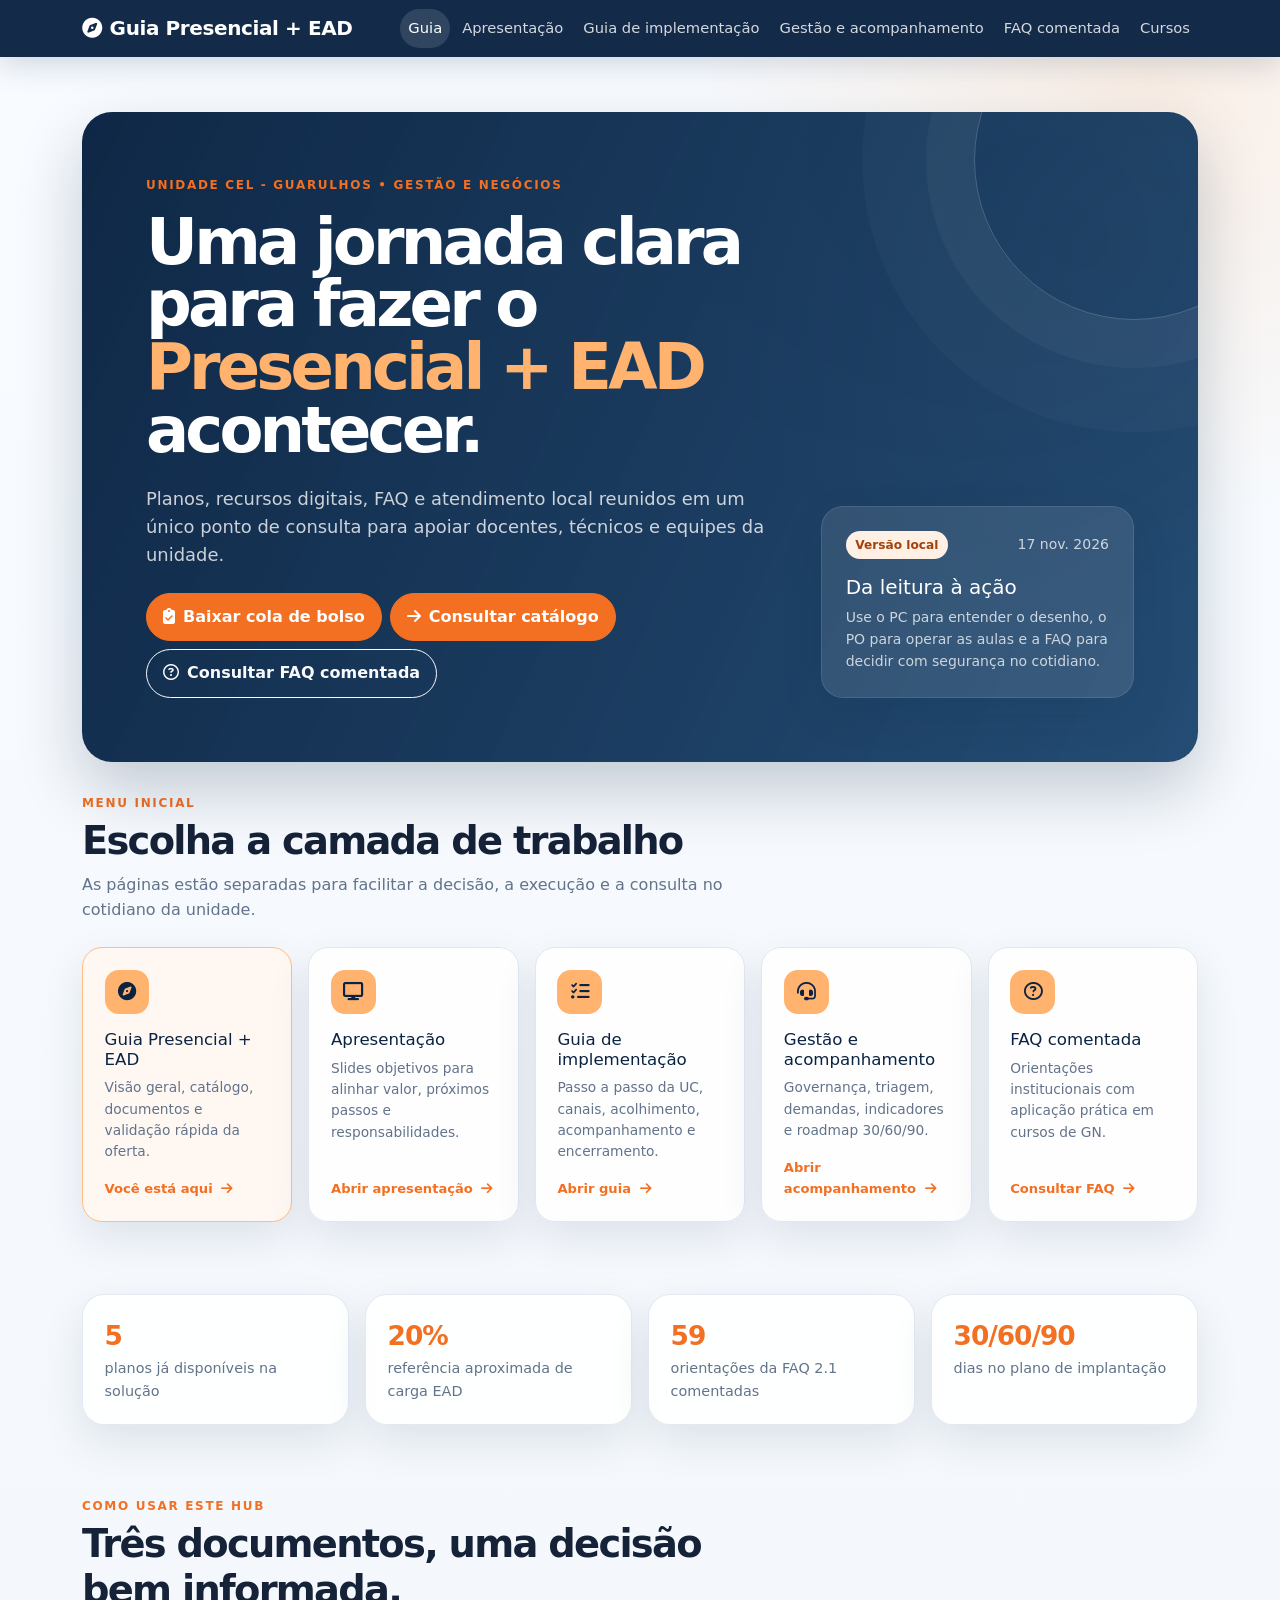
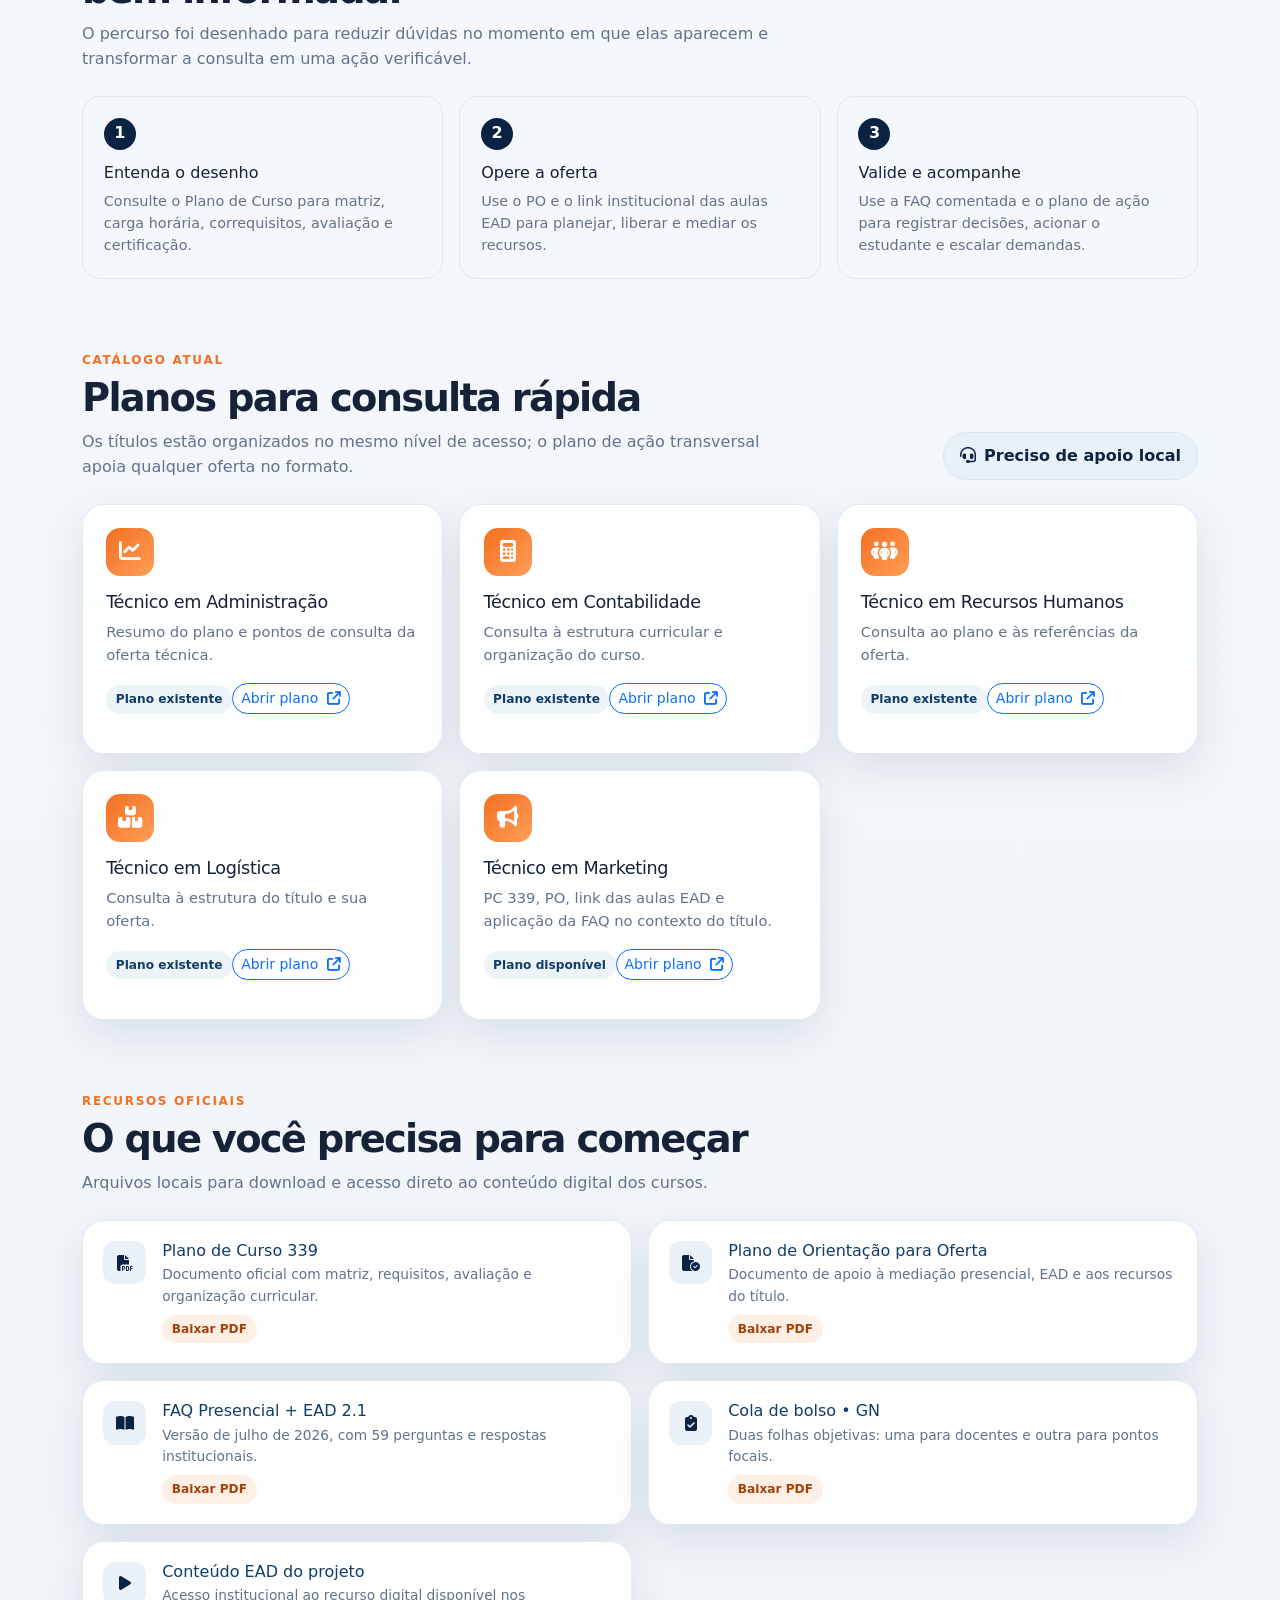
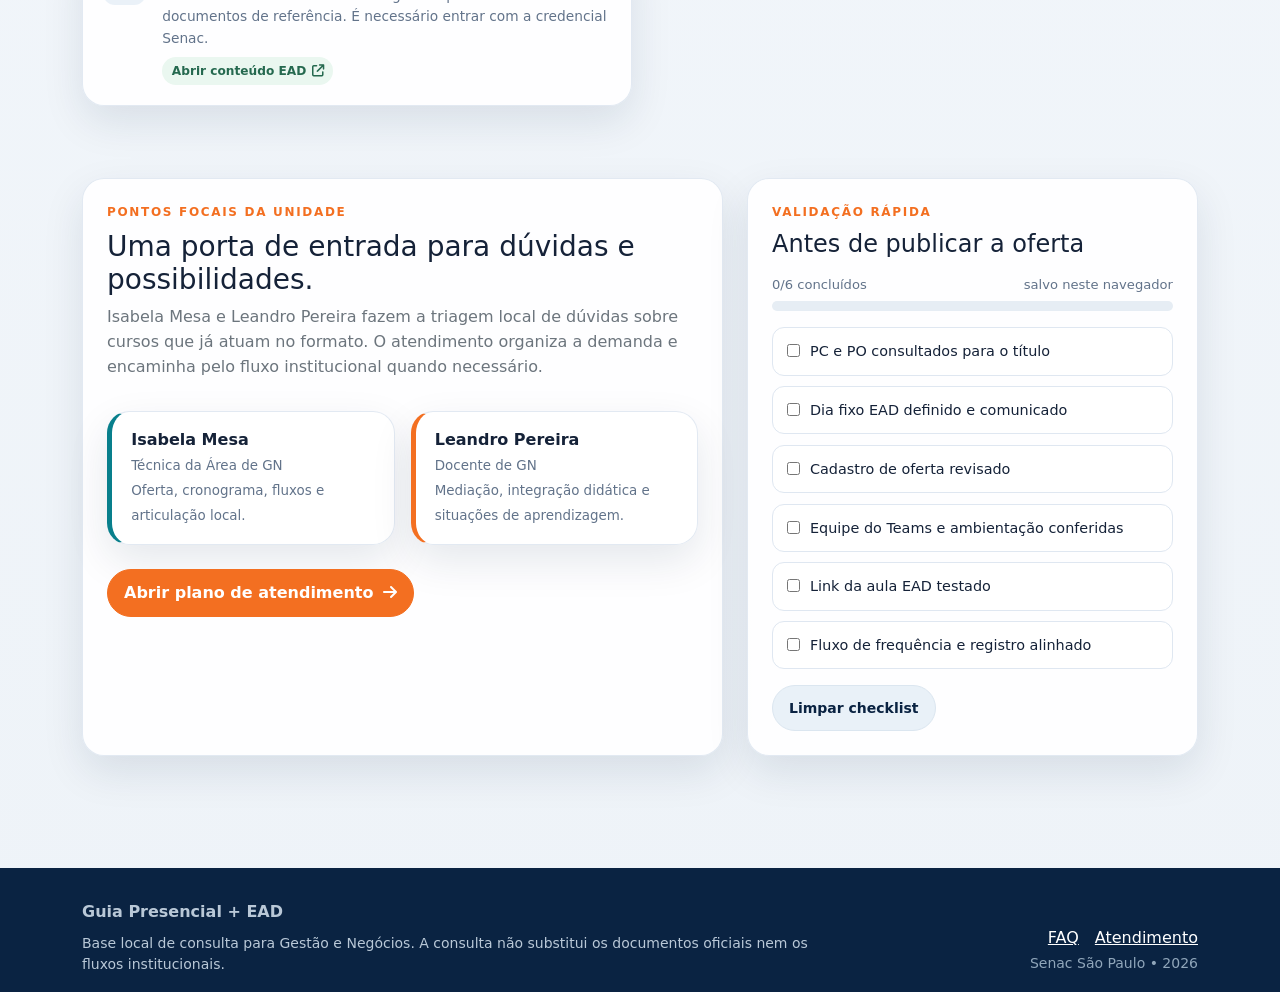
==== commit 11c11755: "Add files via upload" ====
--- a/index.html
+++ b/index.html
@@ -16,11 +16,12 @@
             <button class="navbar-toggler" type="button" data-bs-toggle="collapse" data-bs-target="#mainNav" aria-label="Abrir menu"><span class="navbar-toggler-icon"></span></button>
             <div class="collapse navbar-collapse" id="mainNav">
                 <ul class="navbar-nav ms-auto align-items-lg-center gap-lg-1">
-                    <li class="nav-item"><a class="nav-link active" href="index.html">Visão geral</a></li>
-                    <li class="nav-item"><a class="nav-link" href="index.html#catalogo">Catálogo de Cursos</a></li>
-                    <li class="nav-item"><a class="nav-link" href="index.html#recursos">Biblioteca</a></li>
+                    <li class="nav-item"><a class="nav-link active" href="index.html">Guia</a></li>
+                    <li class="nav-item"><a class="nav-link" href="apresentacao.html">Apresentação</a></li>
+                    <li class="nav-item"><a class="nav-link" href="guia-implementacao.html">Guia de implementação</a></li>
+                    <li class="nav-item"><a class="nav-link" href="atendimento.html">Gestão e acompanhamento</a></li>
                     <li class="nav-item"><a class="nav-link" href="faq.html">FAQ comentada</a></li>
-                    <li class="nav-item"><a class="nav-link" href="atendimento.html">Plano de ação</a></li>
+                    <li class="nav-item"><a class="nav-link" href="index.html#catalogo">Cursos</a></li>
                 </ul>
             </div>
         </div>
@@ -31,10 +32,11 @@
             <section class="hero">
                 <div class="row align-items-end g-4">
                     <div class="col-lg-8">
-                        <div class="eyebrow">Unidade • Gestão e Negócios</div>
+                        <div class="eyebrow">Unidade CEL - Guarulhos • Gestão e Negócios</div>
                         <h1 class="mt-3">Uma jornada clara para fazer o <span class="hero-accent">Presencial + EAD</span> acontecer.</h1>
                         <p class="lead mt-4 mb-4">Planos, recursos digitais, FAQ e atendimento local reunidos em um único ponto de consulta para apoiar docentes, técnicos e equipes da unidade.</p>
                         <div class="d-flex flex-wrap gap-2">
+                            <a class="btn btn-senac" href="cola-de-bolso-gestao-negocios.pdf" download><i class="fa-solid fa-clipboard-check me-2"></i>Baixar cola de bolso</a>
                             <a class="btn btn-senac" href="#catalogo"><i class="fa-solid fa-arrow-right me-2"></i>Consultar catálogo</a>
                             <a class="btn btn-outline-light" href="faq.html"><i class="fa-regular fa-circle-question me-2"></i>Consultar FAQ comentada</a>
                         </div>
@@ -46,6 +48,17 @@
                             <p class="small opacity-75 mb-0">Use o PC para entender o desenho, o PO para operar as aulas e a FAQ para decidir com segurança no cotidiano.</p>
                         </div>
                     </div>
+                </div>
+            </section>
+
+            <section class="section hub-menu" aria-label="Menu inicial da solução">
+                <div class="section-title"><div class="eyebrow">Menu inicial</div><h2>Escolha a camada de trabalho</h2><p>As páginas estão separadas para facilitar a decisão, a execução e a consulta no cotidiano da unidade.</p></div>
+                <div class="row g-3">
+                    <div class="col-md-6 col-xl"><a class="hub-card current text-decoration-none" href="index.html"><span class="hub-icon"><i class="fa-solid fa-compass"></i></span><h3>Guia Presencial + EAD</h3><p>Visão geral, catálogo, documentos e validação rápida da oferta.</p><span class="hub-link">Você está aqui <i class="fa-solid fa-arrow-right ms-1"></i></span></a></div>
+                    <div class="col-md-6 col-xl"><a class="hub-card text-decoration-none" href="apresentacao.html"><span class="hub-icon"><i class="fa-solid fa-display"></i></span><h3>Apresentação</h3><p>Slides objetivos para alinhar valor, próximos passos e responsabilidades.</p><span class="hub-link">Abrir apresentação <i class="fa-solid fa-arrow-right ms-1"></i></span></a></div>
+                    <div class="col-md-6 col-xl"><a class="hub-card text-decoration-none" href="guia-implementacao.html"><span class="hub-icon"><i class="fa-solid fa-list-check"></i></span><h3>Guia de implementação</h3><p>Passo a passo da UC, canais, acolhimento, acompanhamento e encerramento.</p><span class="hub-link">Abrir guia <i class="fa-solid fa-arrow-right ms-1"></i></span></a></div>
+                    <div class="col-md-6 col-xl"><a class="hub-card text-decoration-none" href="atendimento.html"><span class="hub-icon"><i class="fa-solid fa-headset"></i></span><h3>Gestão e acompanhamento</h3><p>Governança, triagem, demandas, indicadores e roadmap 30/60/90.</p><span class="hub-link">Abrir acompanhamento <i class="fa-solid fa-arrow-right ms-1"></i></span></a></div>
+                    <div class="col-md-6 col-xl"><a class="hub-card text-decoration-none" href="faq.html"><span class="hub-icon"><i class="fa-regular fa-circle-question"></i></span><h3>FAQ comentada</h3><p>Orientações institucionais com aplicação prática em cursos de GN.</p><span class="hub-link">Consultar FAQ <i class="fa-solid fa-arrow-right ms-1"></i></span></a></div>
                 </div>
             </section>
 
@@ -82,6 +95,7 @@
                 <div class="col-md-6"><a class="resource-card text-decoration-none" href="339_PC_Marketing.pdf" download><span class="resource-icon"><i class="fa-solid fa-file-pdf"></i></span><span><h3>Plano de Curso 339</h3><p>Documento oficial com matriz, requisitos, avaliação e organização curricular.</p><span class="chip chip-orange mt-2">Baixar PDF</span></span></a></div>
                 <div class="col-md-6"><a class="resource-card text-decoration-none" href="339_26_7_23_PO_Tecnico_Marketing.pdf" download><span class="resource-icon"><i class="fa-solid fa-file-circle-check"></i></span><span><h3>Plano de Orientação para Oferta</h3><p>Documento de apoio à mediação presencial, EAD e aos recursos do título.</p><span class="chip chip-orange mt-2">Baixar PDF</span></span></a></div>
                 <div class="col-md-6"><a class="resource-card text-decoration-none" href="FAQ%20Presencial%2BEAD_2.1.pdf" download><span class="resource-icon"><i class="fa-solid fa-book-open"></i></span><span><h3>FAQ Presencial + EAD 2.1</h3><p>Versão de julho de 2026, com 59 perguntas e respostas institucionais.</p><span class="chip chip-orange mt-2">Baixar PDF</span></span></a></div>
+                <div class="col-md-6"><a class="resource-card text-decoration-none" href="cola-de-bolso-gestao-negocios.pdf" download><span class="resource-icon"><i class="fa-solid fa-clipboard-check"></i></span><span><h3>Cola de bolso • GN</h3><p>Duas folhas objetivas: uma para docentes e outra para pontos focais.</p><span class="chip chip-orange mt-2">Baixar PDF</span></span></a></div>
                 <div class="col-md-6"><a class="resource-card text-decoration-none" href="https://share.articulate.com/go_1VVdlu2Gt_DEBCGQrS" target="_blank" rel="noopener"><span class="resource-icon"><i class="fa-solid fa-play"></i></span><span><h3>Conteúdo EAD do projeto</h3><p>Acesso institucional ao recurso digital disponível nos documentos de referência. É necessário entrar com a credencial Senac.</p><span class="chip chip-green mt-2">Abrir conteúdo EAD <i class="fa-solid fa-arrow-up-right-from-square"></i></span></span></a></div>
             </div></section>
 
--- a/styles.css
+++ b/styles.css
@@ -308,3 +308,102 @@
 @media (prefers-reduced-motion: reduce) {
     *, *::before, *::after { scroll-behavior: auto !important; transition: none !important; animation: none !important; }
 }
+
+/* Camadas novas: hub, apresentação e guia de implementação */
+.hub-menu { margin-top: 2rem; }
+.hub-card {
+    display: flex;
+    flex-direction: column;
+    height: 100%;
+    padding: 1.35rem;
+    border: 1px solid rgba(255,255,255,.16);
+    border-radius: 20px;
+    color: #fff;
+    background: rgba(255,255,255,.08);
+    transition: transform .2s ease, background .2s ease;
+}
+.hub-card:hover { color: #fff; transform: translateY(-4px); background: rgba(255,255,255,.14); }
+.hub-card .hub-icon { display: grid; width: 2.8rem; height: 2.8rem; place-items: center; margin-bottom: 1rem; border-radius: 14px; color: var(--navy); background: var(--orange-light); font-size: 1.15rem; }
+.hub-card h3 { margin-bottom: .45rem; font-size: 1.04rem; }
+.hub-card p { min-height: 3rem; margin-bottom: 1rem; color: rgba(255,255,255,.74); font-size: .86rem; }
+.hub-card .hub-link { margin-top: auto; color: var(--orange-light); font-size: .82rem; font-weight: 800; }
+.hub-card.current { background: rgba(255,179,111,.14); border-color: rgba(255,179,111,.5); }
+.hub-menu .hub-card { color: var(--navy); background: rgba(255,255,255,.92); border-color: var(--line); box-shadow: var(--shadow); }
+.hub-menu .hub-card:hover { color: var(--navy); background: #fff; border-color: #c9d9e7; }
+.hub-menu .hub-card p { color: var(--muted); }
+.hub-menu .hub-card .hub-link { color: var(--orange); }
+.hub-menu .hub-card.current { background: #fff8f2; border-color: #ffbd84; }
+
+.deck-shell { position: relative; overflow: hidden; border-radius: 28px; background: var(--navy); box-shadow: 0 28px 64px rgba(10,35,66,.2); }
+.deck-slide { display: none; min-height: 560px; padding: clamp(1.5rem, 5vw, 4rem); color: #fff; background: radial-gradient(circle at 90% 0%, rgba(255,179,111,.2), transparent 22rem), linear-gradient(135deg, #0a2342 0%, #113d68 100%); }
+.deck-slide.active { display: block; animation: deckIn .35s ease both; }
+@keyframes deckIn { from { opacity: 0; transform: translateX(16px); } to { opacity: 1; transform: translateX(0); } }
+.deck-slide h2 { max-width: 850px; margin: .5rem 0 1rem; font-size: clamp(2rem, 4.5vw, 4rem); line-height: 1.02; letter-spacing: -.055em; }
+.deck-slide .deck-lead { max-width: 760px; color: rgba(255,255,255,.76); font-size: 1.12rem; }
+.deck-footer { display: flex; align-items: center; justify-content: space-between; gap: 1rem; padding: .85rem 1rem; color: rgba(255,255,255,.72); background: rgba(0,0,0,.16); }
+.deck-dots { display: flex; flex-wrap: wrap; gap: .4rem; }
+.deck-dot { width: .6rem; height: .6rem; padding: 0; border: 0; border-radius: 50%; background: rgba(255,255,255,.35); }
+.deck-dot.active { background: var(--orange-light); transform: scale(1.2); }
+.deck-grid { display: grid; grid-template-columns: repeat(2, minmax(0, 1fr)); gap: 1rem; margin-top: 2rem; }
+.deck-card { position: relative; min-height: 155px; padding: 1.1rem; border: 1px solid rgba(255,255,255,.16); border-radius: 18px; background: rgba(255,255,255,.08); }
+.deck-card h3 { margin: 0 2.4rem .45rem 0; font-size: 1.02rem; }
+.deck-card p { margin: 0; color: rgba(255,255,255,.72); font-size: .88rem; }
+.plus-button { position: absolute; top: .8rem; right: .8rem; display: grid; width: 2rem; height: 2rem; place-items: center; border: 1px solid rgba(255,255,255,.3); border-radius: 50%; color: #fff; background: rgba(255,255,255,.08); }
+.plus-button:hover, .plus-button:focus { color: var(--navy); background: var(--orange-light); }
+.deck-card .plus-button { display: none; }
+.deck-info-button { position: absolute; z-index: 5; top: 1.15rem; right: 1.15rem; display: grid; width: 3.1rem; height: 3.1rem; place-items: center; border: 0; border-radius: 50%; color: #fff; background: var(--orange); box-shadow: 0 10px 24px rgba(0,0,0,.24); font-size: 1.35rem; }
+.deck-info-button:hover, .deck-info-button:focus { color: #fff; background: #d9580e; transform: translateY(-2px); }
+.deck-progress { height: 4px; background: rgba(255,255,255,.16); }
+.deck-progress span { display: block; height: 100%; background: var(--orange); transition: width .25s ease; }
+.deck-shell:fullscreen { width: 100vw; height: 100vh; border-radius: 0; display: flex; flex-direction: column; }
+.deck-shell:fullscreen .deck-slide { flex: 1; min-height: 0; overflow-y: auto; }
+.deck-shell:fullscreen .deck-footer { flex: 0 0 auto; }
+.deck-shell.deck-fallback-fullscreen { position: fixed; inset: 0; z-index: 1060; width: 100vw; height: 100vh; border-radius: 0; display: flex; flex-direction: column; }
+.deck-shell.deck-fallback-fullscreen .deck-slide { flex: 1; min-height: 0; overflow-y: auto; }
+.slide-kicker { display: inline-flex; gap: .4rem; align-items: center; color: var(--orange-light); font-size: .75rem; font-weight: 800; letter-spacing: .12em; text-transform: uppercase; }
+/* Marcadores decorativos discretos para orientar a leitura dos slides. */
+.deck-slide[data-slide="0"] .slide-kicker::after { content: "🧭"; }
+.deck-slide[data-slide="1"] .slide-kicker::after { content: "🧩"; }
+.deck-slide[data-slide="2"] .slide-kicker::after { content: "👥"; }
+.deck-slide[data-slide="3"] .slide-kicker::after { content: "🔗"; }
+.deck-slide[data-slide="4"] .slide-kicker::after { content: "💻"; }
+.deck-slide[data-slide="5"] .slide-kicker::after { content: "🧠"; }
+.deck-slide[data-slide="6"] .slide-kicker::after { content: "🤝"; }
+.deck-slide[data-slide="7"] .slide-kicker::after { content: "✅"; }
+.slide-kicker::after { margin-left: .08rem; font-family: "Segoe UI Emoji", "Apple Color Emoji", sans-serif; font-size: 1rem; letter-spacing: normal; }
+.action-list { display: grid; gap: .75rem; padding: 0; list-style: none; }
+.action-list li { display: flex; gap: .7rem; align-items: flex-start; min-height: 3.3rem; padding: .8rem .9rem; border: 1px solid var(--line); border-radius: 14px; color: var(--ink) !important; background: #fff; }
+.deck-slide .action-list li > span:last-child { display: block; flex: 1 1 auto; min-width: 0; color: var(--ink) !important; opacity: 1; font-size: .96rem; line-height: 1.4; }
+.deck-slide .action-list li strong { color: var(--navy); }
+.action-list .action-marker { flex: 0 0 auto; display: grid; width: 1.7rem; height: 1.7rem; place-items: center; border-radius: 50%; color: #fff; background: var(--teal); font-size: .72rem; font-weight: 800; }
+.example-box { margin-top: .8rem; padding: .85rem 1rem; border-left: 4px solid var(--teal); border-radius: 10px; color: #164b5d; background: #eaf7f8; font-size: .9rem; }
+.course-context { color: var(--navy); font-size: .78rem; font-weight: 800; }
+.guide-phase { position: relative; display: grid; grid-template-columns: 4rem 1fr; gap: 1rem; }
+.guide-phase + .guide-phase { margin-top: 1rem; }
+.guide-phase::before { content: ""; position: absolute; left: 1.9rem; top: 4rem; bottom: -1rem; width: 2px; background: #dce6ee; }
+.guide-phase:last-child::before { display: none; }
+.phase-number { position: relative; z-index: 1; display: grid; width: 3.8rem; height: 3.8rem; place-items: center; border-radius: 50%; color: #fff; background: var(--navy); font-size: 1rem; font-weight: 850; box-shadow: 0 0 0 6px #f0f5f9; }
+.guide-phase:nth-child(3n) .phase-number { background: var(--orange); }
+.guide-phase:nth-child(4n) .phase-number { background: var(--teal); }
+.phase-card { padding: 1.2rem; border: 1px solid var(--line); border-radius: 18px; background: #fff; box-shadow: 0 10px 26px rgba(10,35,66,.06); }
+.phase-card h3 { margin: 0 0 .4rem; font-size: 1.08rem; }
+.phase-card p { color: var(--muted); font-size: .9rem; }
+.checkpoint { display: grid; gap: .5rem; padding: 0; list-style: none; }
+.checkpoint li { display: flex; gap: .55rem; align-items: flex-start; color: var(--ink); font-size: .86rem; }
+.checkpoint li::before { content: "✓"; flex: 0 0 auto; color: var(--green); font-weight: 900; }
+.channel-card { height: 100%; padding: 1rem; border: 1px solid var(--line); border-radius: 16px; background: var(--surface-2); }
+.channel-card h3 { font-size: .95rem; }
+.channel-card p { margin: 0; color: var(--muted); font-size: .83rem; }
+.simulator-result { min-height: 80px; padding: 1rem; border-radius: 14px; background: #f3f8fb; }
+.simulator-result.is-error { color: #842029; background: #f8d7da; }
+.simulator-result.is-success { color: #0f5132; background: #d1e7dd; }
+.source-note { color: var(--muted); font-size: .78rem; }
+
+@media (max-width: 767px) {
+    .deck-slide { min-height: 680px; }
+    .deck-grid { grid-template-columns: 1fr; }
+    .deck-footer { align-items: flex-start; flex-direction: column; }
+    .guide-phase { grid-template-columns: 2.8rem 1fr; gap: .75rem; }
+    .phase-number { width: 2.8rem; height: 2.8rem; font-size: .8rem; }
+    .guide-phase::before { left: 1.35rem; top: 3rem; }
+}
